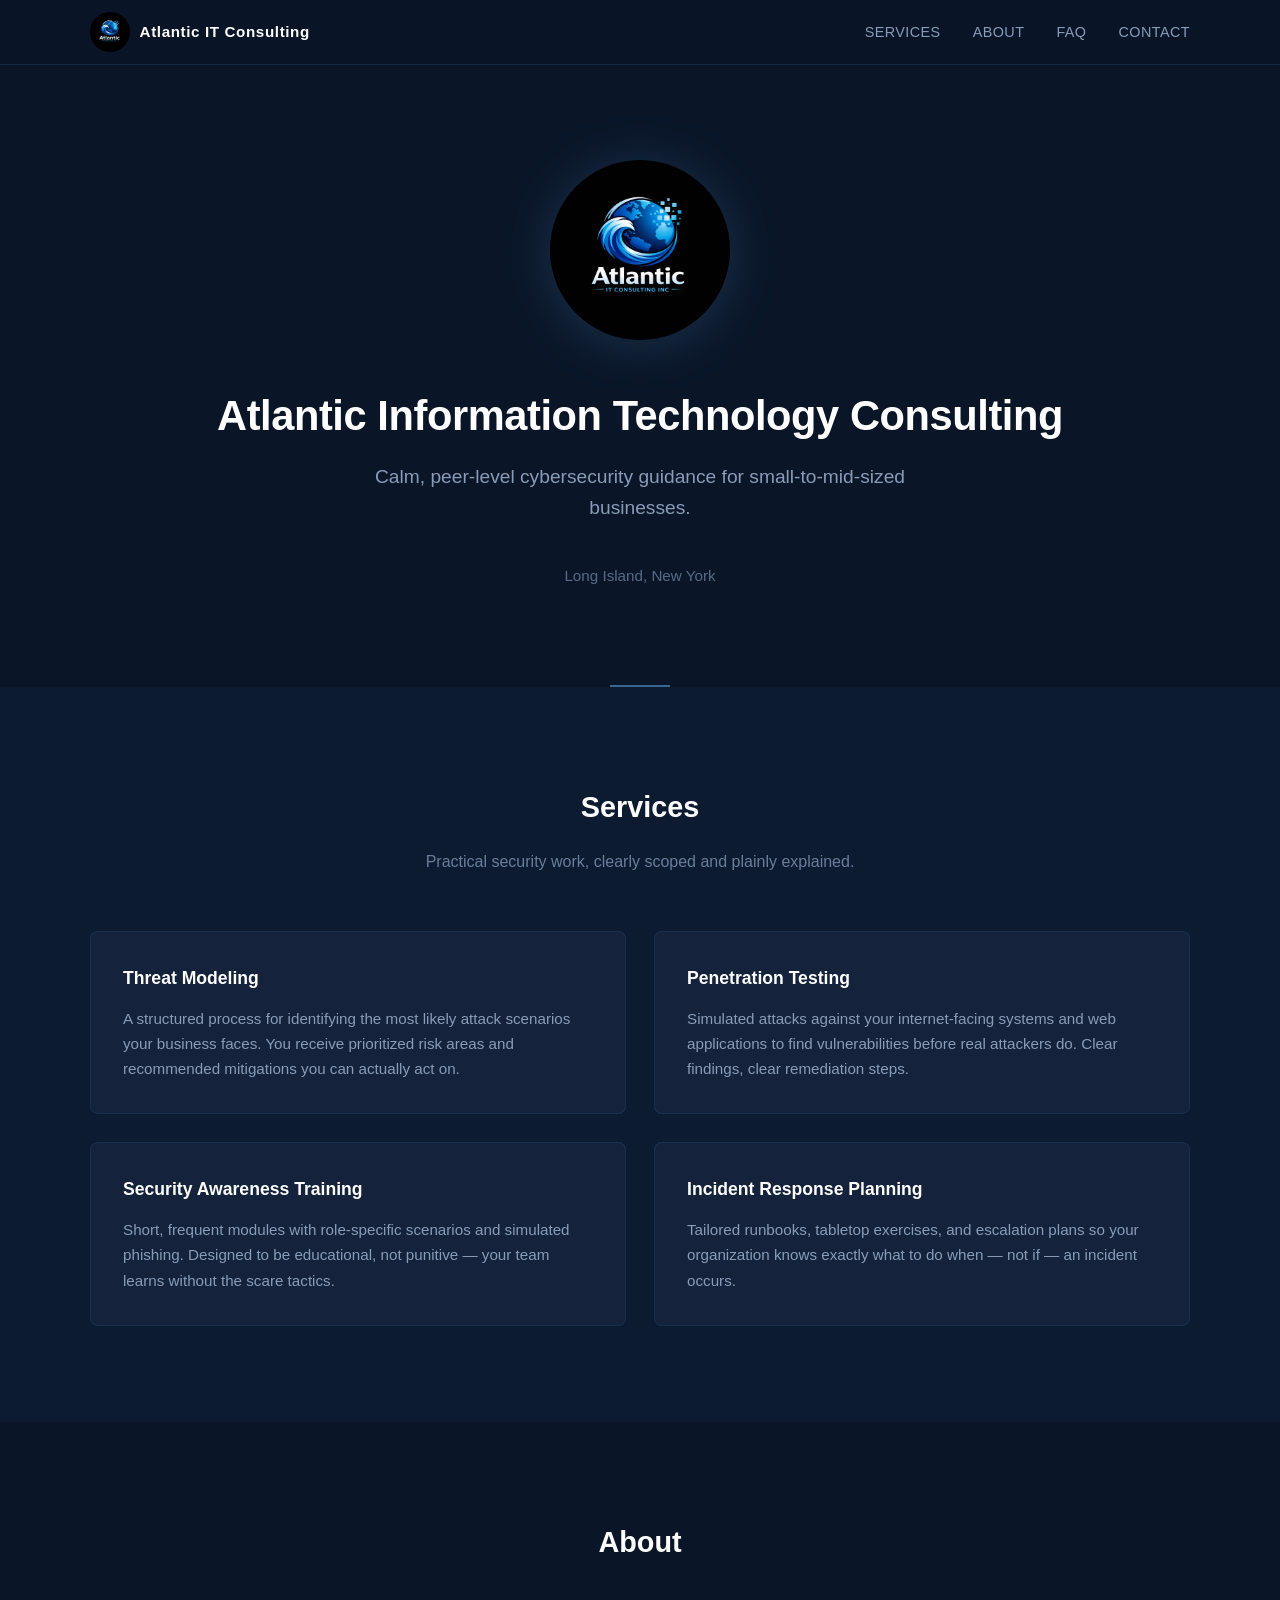
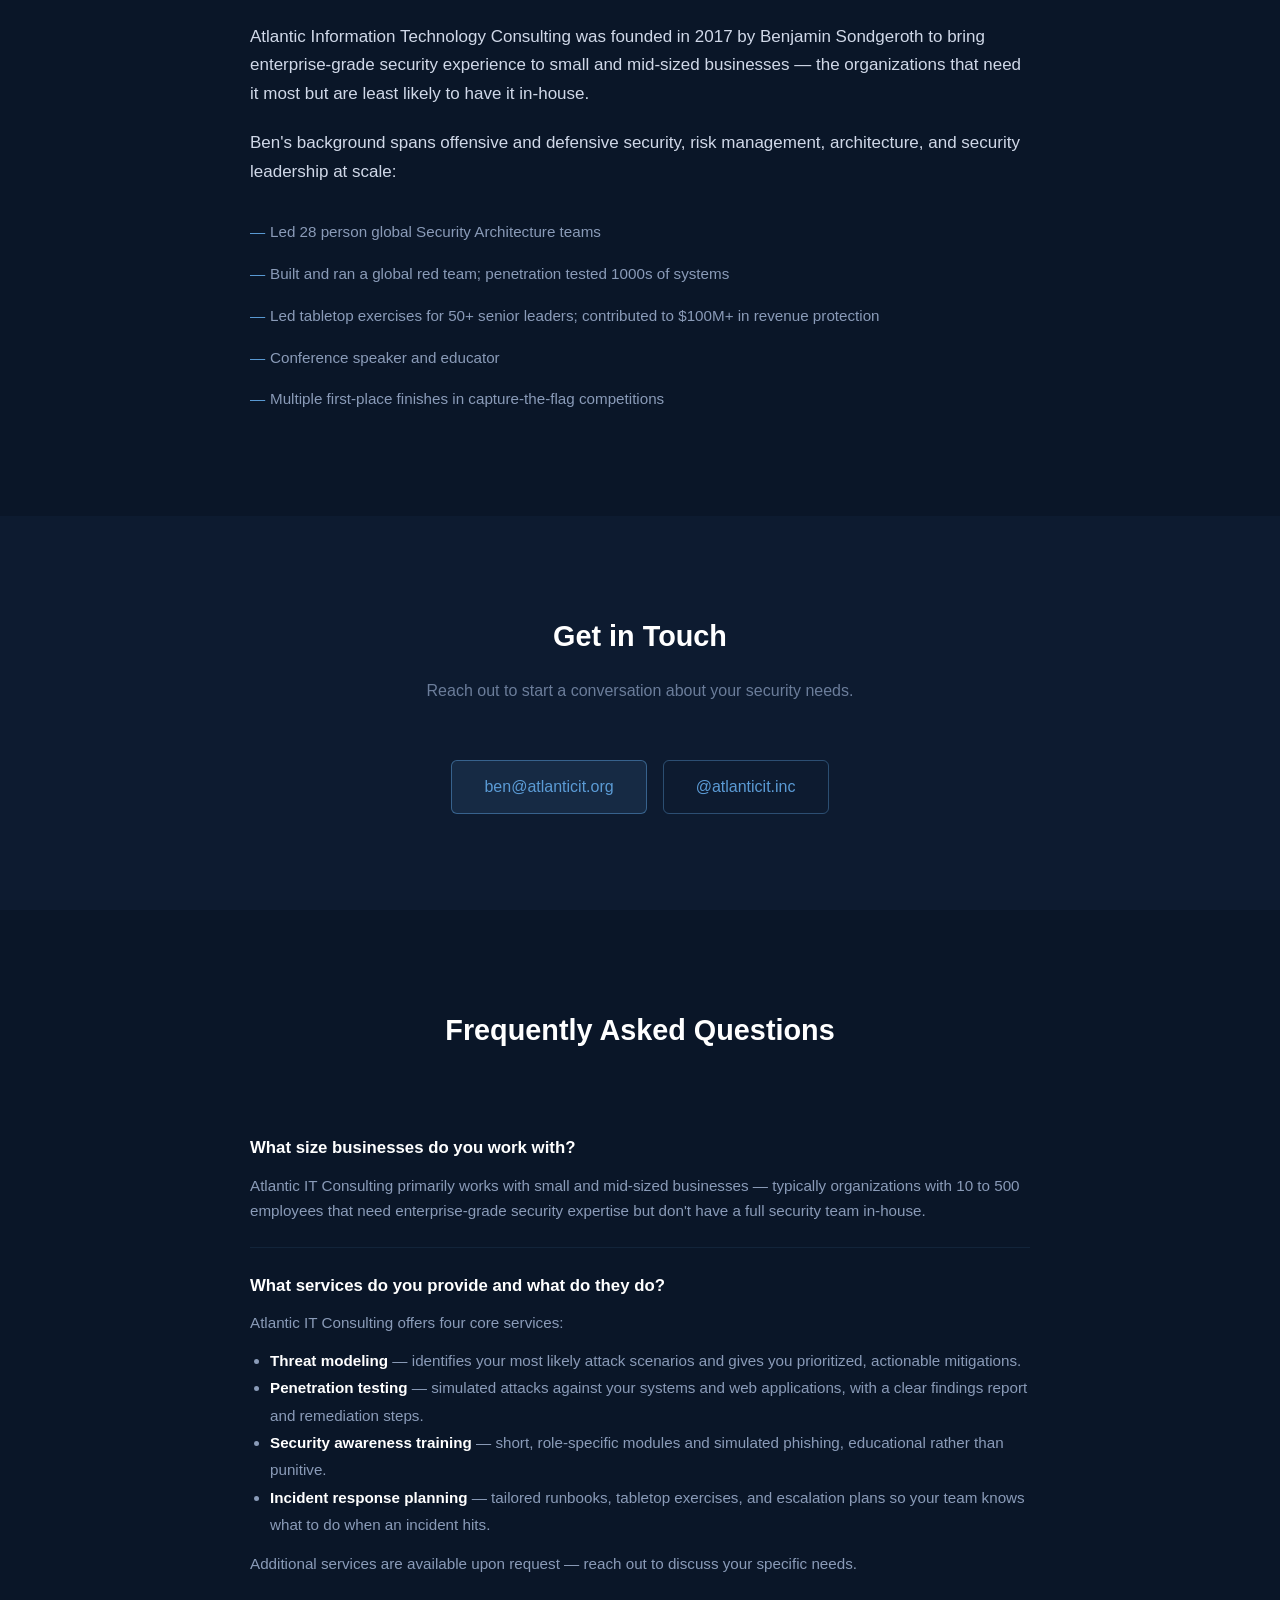
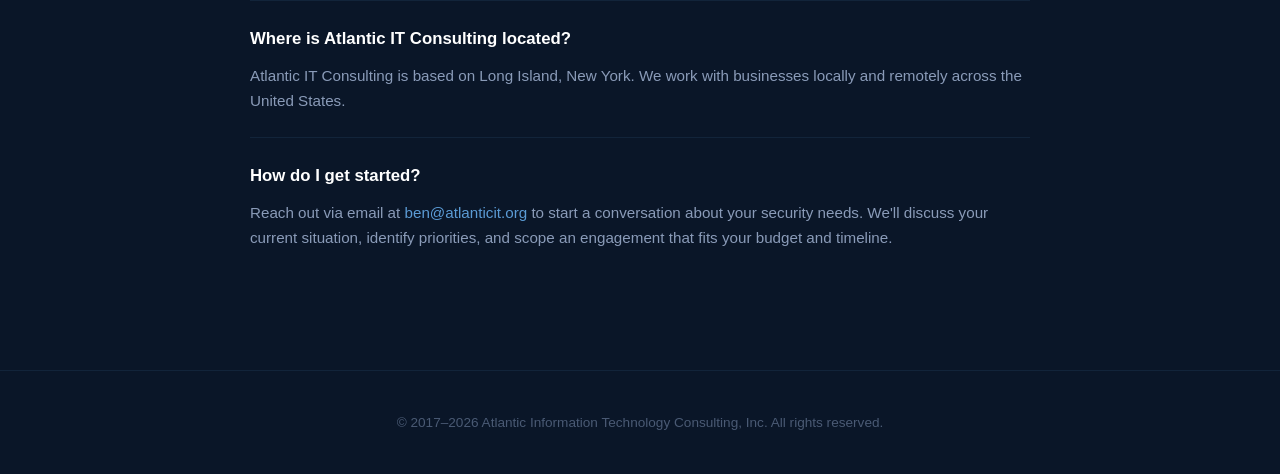
==== index.html @ 7c8ff0b6 "Updated FAQ" ====
<!DOCTYPE html>
<html lang="en">
<head>
    <meta charset="UTF-8">
    <meta name="viewport" content="width=device-width, initial-scale=1.0">
    <title>Cybersecurity Consulting for Small Business | Atlantic IT Consulting</title>
    <meta name="description" content="Cybersecurity consulting for small and mid-sized businesses on Long Island, NY. Threat modeling, penetration testing, security awareness training, and incident response planning from Atlantic IT Consulting.">
    <link rel="canonical" href="https://atlanticit.org/">
    <!-- Open Graph -->
    <meta property="og:title" content="Cybersecurity Consulting for Small Business | Atlantic IT Consulting">
    <meta property="og:description" content="Calm, peer-level cybersecurity guidance for small-to-mid-sized businesses. Threat modeling, penetration testing, security awareness training, and incident response planning.">
    <meta property="og:url" content="https://atlanticit.org/">
    <meta property="og:type" content="website">
    <meta property="og:image" content="https://atlanticit.org/Logo_Dark.png">
    <!-- Twitter Card -->
    <meta name="twitter:card" content="summary">
    <meta name="twitter:title" content="Cybersecurity Consulting for Small Business | Atlantic IT Consulting">
    <meta name="twitter:description" content="Calm, peer-level cybersecurity guidance for small-to-mid-sized businesses. Threat modeling, penetration testing, security awareness training, and incident response planning.">
    <meta name="twitter:image" content="https://atlanticit.org/Logo_Dark.png">
    <style>
        *, *::before, *::after {
            box-sizing: border-box;
            margin: 0;
            padding: 0;
        }

        html {
            scroll-behavior: smooth;
        }

        body {
            font-family: -apple-system, BlinkMacSystemFont, "Segoe UI", Roboto, "Helvetica Neue", Arial, sans-serif;
            background-color: #0a1628;
            color: #d0d8e8;
            line-height: 1.7;
            font-size: 17px;
        }

        a {
            color: #5b9bd5;
            text-decoration: none;
        }

        a:hover {
            text-decoration: underline;
        }

        /* Navigation */
        nav {
            position: fixed;
            top: 0;
            left: 0;
            right: 0;
            background: rgba(10, 22, 40, 0.95);
            backdrop-filter: blur(8px);
            -webkit-backdrop-filter: blur(8px);
            border-bottom: 1px solid rgba(91, 155, 213, 0.15);
            padding: 0 2rem;
            z-index: 100;
        }

        nav .nav-inner {
            max-width: 1100px;
            margin: 0 auto;
            display: flex;
            align-items: center;
            justify-content: space-between;
            height: 64px;
        }

        nav .brand {
            display: flex;
            align-items: center;
            gap: 0.6rem;
        }

        nav .brand img {
            height: 40px;
            width: 40px;
            object-fit: cover;
            border-radius: 50%;
        }

        nav .brand-text {
            font-size: 0.95rem;
            font-weight: 600;
            color: #ffffff;
            letter-spacing: 0.04em;
        }

        nav ul {
            list-style: none;
            display: flex;
            gap: 2rem;
        }

        nav ul li a {
            color: #8a9bb8;
            font-size: 0.9rem;
            font-weight: 500;
            letter-spacing: 0.03em;
            text-transform: uppercase;
            transition: color 0.2s;
        }

        nav ul li a:hover {
            color: #ffffff;
            text-decoration: none;
        }

        /* Sections */
        section {
            padding: 6rem 2rem;
        }

        .container {
            max-width: 1100px;
            margin: 0 auto;
        }

        h1, h2, h3 {
            color: #ffffff;
            font-weight: 600;
        }

        /* Hero */
        .hero {
            padding: 10rem 2rem 6rem;
            text-align: center;
        }

        .hero .logo {
            width: 180px;
            height: 180px;
            object-fit: cover;
            border-radius: 50%;
            margin-bottom: 2.5rem;
            filter: drop-shadow(0 4px 24px rgba(91, 155, 213, 0.2));
        }

        .hero h1 {
            font-size: 2.6rem;
            line-height: 1.25;
            margin-bottom: 1.25rem;
            letter-spacing: -0.01em;
        }

        .hero .tagline {
            font-size: 1.2rem;
            color: #8a9bb8;
            max-width: 600px;
            margin: 0 auto 2.5rem;
            line-height: 1.6;
        }

        .hero .location {
            font-size: 0.95rem;
            color: #5a6a84;
        }

        .divider {
            width: 60px;
            height: 2px;
            background: #5b9bd5;
            margin: 0 auto;
            opacity: 0.6;
        }

        /* Services */
        .services {
            background: #0d1b30;
        }

        .section-heading {
            text-align: center;
            margin-bottom: 3.5rem;
        }

        .section-heading h2 {
            font-size: 1.8rem;
            margin-bottom: 1rem;
        }

        .section-heading p {
            color: #6b7d9a;
            font-size: 1rem;
        }

        .services-grid {
            display: grid;
            grid-template-columns: repeat(2, 1fr);
            gap: 1.75rem;
        }

        .service-card {
            background: rgba(26, 42, 68, 0.6);
            border: 1px solid rgba(91, 155, 213, 0.1);
            border-radius: 8px;
            padding: 2rem;
        }

        .service-card h3 {
            font-size: 1.1rem;
            margin-bottom: 0.75rem;
        }

        .service-card p {
            font-size: 0.95rem;
            color: #8a9bb8;
            line-height: 1.65;
        }

        /* About */
        .about .about-content {
            max-width: 780px;
            margin: 0 auto;
        }

        .about .about-content p {
            margin-bottom: 1.25rem;
        }

        .about .credentials {
            list-style: none;
            margin-top: 1.5rem;
        }

        .about .credentials li {
            padding: 0.5rem 0;
            padding-left: 1.25rem;
            position: relative;
            color: #8a9bb8;
            font-size: 0.95rem;
        }

        .about .credentials li::before {
            content: "\2014";
            position: absolute;
            left: 0;
            color: #5b9bd5;
        }

        /* Contact */
        .contact {
            background: #0d1b30;
            text-align: center;
        }

        .contact-buttons {
            display: flex;
            gap: 1rem;
            justify-content: center;
            flex-wrap: wrap;
            margin-top: 1.5rem;
        }

        .contact-buttons a {
            display: inline-block;
            padding: 0.75rem 2rem;
            border: 1px solid rgba(91, 155, 213, 0.4);
            border-radius: 6px;
            color: #5b9bd5;
            font-weight: 500;
            font-size: 1rem;
            transition: background 0.2s, color 0.2s;
        }

        .contact-buttons a:hover {
            background: rgba(91, 155, 213, 0.1);
            text-decoration: none;
        }

        .contact-buttons .email-link {
            background: rgba(91, 155, 213, 0.12);
            border-color: rgba(91, 155, 213, 0.5);
        }

        /* FAQ */
        .faq .faq-list {
            max-width: 780px;
            margin: 0 auto;
        }

        .faq-item {
            border-bottom: 1px solid rgba(91, 155, 213, 0.1);
            padding: 1.5rem 0;
        }

        .faq-item:last-child {
            border-bottom: none;
        }

        .faq-item h3 {
            font-size: 1.05rem;
            margin-bottom: 0.6rem;
            color: #ffffff;
        }

        .faq-item p {
            font-size: 0.95rem;
            color: #8a9bb8;
            line-height: 1.65;
        }

        /* Footer */
        footer {
            text-align: center;
            padding: 2.5rem 2rem;
            border-top: 1px solid rgba(91, 155, 213, 0.1);
            color: #4a5a74;
            font-size: 0.85rem;
        }

        /* Mobile */
        @media (max-width: 768px) {
            .hero {
                padding: 8rem 1.5rem 4rem;
            }

            .hero h1 {
                font-size: 1.8rem;
            }

            .hero .tagline {
                font-size: 1.05rem;
            }

            section {
                padding: 4rem 1.5rem;
            }

            .services-grid {
                grid-template-columns: 1fr;
            }

            nav ul {
                gap: 1.25rem;
            }

            nav ul li a {
                font-size: 0.8rem;
            }

            nav .brand img {
                height: 34px;
                width: 34px;
            }

            nav .brand-text {
                font-size: 0.85rem;
            }

            .hero .logo {
                width: 140px;
                height: 140px;
            }
        }

        @media (max-width: 480px) {
            nav .nav-inner {
                flex-direction: column;
                height: auto;
                padding: 0.75rem 0;
                gap: 0.5rem;
            }

            nav ul {
                gap: 1rem;
            }

            .hero {
                padding-top: 7rem;
            }
        }
    </style>
</head>
<body>
    <nav>
        <div class="nav-inner">
            <div class="brand"><img src="Logo_Dark.png" alt="AITC logo"><span class="brand-text">Atlantic IT Consulting</span></div>
            <ul>
                <li><a href="#services">Services</a></li>
                <li><a href="#about">About</a></li>
                <li><a href="#faq">FAQ</a></li>
                <li><a href="#contact">Contact</a></li>
            </ul>
        </div>
    </nav>

    <section class="hero">
        <div class="container">
            <img src="Logo_Dark.png" alt="Atlantic Information Technology Consulting logo" class="logo">
            <h1>Atlantic Information Technology Consulting</h1>
            <p class="tagline">Calm, peer-level cybersecurity guidance for small-to-mid-sized businesses.</p>
            <p class="location">Long Island, New York</p>
        </div>
    </section>

    <div class="divider"></div>

    <section class="services" id="services">
        <div class="container">
            <div class="section-heading">
                <h2>Services</h2>
                <p>Practical security work, clearly scoped and plainly explained.</p>
            </div>
            <div class="services-grid">
                <div class="service-card">
                    <h3>Threat Modeling</h3>
                    <p>A structured process for identifying the most likely attack scenarios your business faces. You receive prioritized risk areas and recommended mitigations you can actually act on.</p>
                </div>
                <div class="service-card">
                    <h3>Penetration Testing</h3>
                    <p>Simulated attacks against your internet-facing systems and web applications to find vulnerabilities before real attackers do. Clear findings, clear remediation steps.</p>
                </div>
                <div class="service-card">
                    <h3>Security Awareness Training</h3>
                    <p>Short, frequent modules with role-specific scenarios and simulated phishing. Designed to be educational, not punitive &mdash; your team learns without the scare tactics.</p>
                </div>
                <div class="service-card">
                    <h3>Incident Response Planning</h3>
                    <p>Tailored runbooks, tabletop exercises, and escalation plans so your organization knows exactly what to do when &mdash; not if &mdash; an incident occurs.</p>
                </div>
            </div>
        </div>
    </section>

    <section class="about" id="about">
        <div class="container">
            <div class="section-heading">
                <h2>About</h2>
            </div>
            <div class="about-content">
                <p>Atlantic Information Technology Consulting was founded in 2017 by Benjamin Sondgeroth to bring enterprise-grade security experience to small and mid-sized businesses &mdash; the organizations that need it most but are least likely to have it in-house.</p>
                <p>Ben's background spans offensive and defensive security, risk management, architecture, and security leadership at scale:</p>
                <ul class="credentials">
                    <li>Led 28 person global Security Architecture teams</li>
                    <li>Built and ran a global red team; penetration tested 1000s of systems</li>
                    <li>Led tabletop exercises for 50+ senior leaders; contributed to $100M+ in revenue protection</li>
                    <li>Conference speaker and educator</li>
                    <li>Multiple first-place finishes in capture-the-flag competitions</li>
                </ul>
            </div>
        </div>
    </section>

    <section class="contact" id="contact">
        <div class="container">
            <div class="section-heading">
                <h2>Get in Touch</h2>
                <p>Reach out to start a conversation about your security needs.</p>
            </div>
            <div class="contact-buttons">
                <a href="mailto:ben@atlanticit.org" class="email-link">ben@atlanticit.org</a>
                <a href="https://www.instagram.com/atlanticit.inc" target="_blank" rel="noopener noreferrer">@atlanticit.inc</a>
            </div>
        </div>
    </section>

    <section class="faq" id="faq">
        <div class="container">
            <div class="section-heading">
                <h2>Frequently Asked Questions</h2>
            </div>
            <div class="faq-list">
                <div class="faq-item">
                    <h3>What size businesses do you work with?</h3>
                    <p>Atlantic IT Consulting primarily works with small and mid-sized businesses &mdash; typically organizations with 10 to 500 employees that need enterprise-grade security expertise but don't have a full security team in-house.</p>
                </div>
                <div class="faq-item">
                    <h3>What services do you provide and what do they do?</h3>
                    <p>Atlantic IT Consulting offers four core services:</p>
                    <ul style="margin: 0.75rem 0 0.75rem 1.25rem; color: #8a9bb8; font-size: 0.95rem; line-height: 1.8;">
                        <li><strong style="color: #ffffff;">Threat modeling</strong> &mdash; identifies your most likely attack scenarios and gives you prioritized, actionable mitigations.</li>
                        <li><strong style="color: #ffffff;">Penetration testing</strong> &mdash; simulated attacks against your systems and web applications, with a clear findings report and remediation steps.</li>
                        <li><strong style="color: #ffffff;">Security awareness training</strong> &mdash; short, role-specific modules and simulated phishing, educational rather than punitive.</li>
                        <li><strong style="color: #ffffff;">Incident response planning</strong> &mdash; tailored runbooks, tabletop exercises, and escalation plans so your team knows what to do when an incident hits.</li>
                    </ul>
                    <p>Additional services are available upon request &mdash; reach out to discuss your specific needs.</p>
                </div>
                <div class="faq-item">
                    <h3>Where is Atlantic IT Consulting located?</h3>
                    <p>Atlantic IT Consulting is based on Long Island, New York. We work with businesses locally and remotely across the United States.</p>
                </div>
                <div class="faq-item">
                    <h3>How do I get started?</h3>
                    <p>Reach out via email at <a href="mailto:ben@atlanticit.org">ben@atlanticit.org</a> to start a conversation about your security needs. We'll discuss your current situation, identify priorities, and scope an engagement that fits your budget and timeline.</p>
                </div>
            </div>
        </div>
    </section>

    <footer>
        <div class="container">
            &copy; 2017&ndash;2026 Atlantic Information Technology Consulting, Inc. All rights reserved.
        </div>
    </footer>

    <script type="application/ld+json">
    [
        {
            "@context": "https://schema.org",
            "@type": "ProfessionalService",
            "name": "Atlantic Information Technology Consulting, Inc.",
            "alternateName": "Atlantic IT Consulting",
            "url": "https://atlanticit.org",
            "logo": "https://atlanticit.org/Logo_Dark.png",
            "image": "https://atlanticit.org/Logo_Dark.png",
            "description": "Cybersecurity consulting for small and mid-sized businesses. Threat modeling, penetration testing, security awareness training, and incident response planning.",
            "foundingDate": "2017",
            "founder": {
                "@type": "Person",
                "name": "Benjamin Sondgeroth",
                "jobTitle": "Founder",
                "knowsAbout": ["Cybersecurity", "Penetration Testing", "Threat Modeling", "Security Architecture", "Incident Response", "Red Teaming"]
            },
            "address": {
                "@type": "PostalAddress",
                "addressLocality": "Long Island",
                "addressRegion": "NY",
                "addressCountry": "US"
            },
            "areaServed": [
                {
                    "@type": "Place",
                    "name": "Long Island, New York"
                },
                {
                    "@type": "Country",
                    "name": "United States"
                }
            ],
            "contactPoint": {
                "@type": "ContactPoint",
                "email": "ben@atlanticit.org",
                "contactType": "customer service"
            },
            "sameAs": [
                "https://www.instagram.com/atlanticit.inc",
                "https://www.linkedin.com/company/atlantic-information-technology-consulting-inc/"
            ],
            "hasOfferCatalog": {
                "@type": "OfferCatalog",
                "name": "Cybersecurity Services",
                "itemListElement": [
                    {
                        "@type": "Offer",
                        "itemOffered": {
                            "@type": "Service",
                            "name": "Threat Modeling",
                            "description": "A structured process for identifying the most likely attack scenarios your business faces. You receive prioritized risk areas and recommended mitigations you can actually act on."
                        }
                    },
                    {
                        "@type": "Offer",
                        "itemOffered": {
                            "@type": "Service",
                            "name": "Penetration Testing",
                            "description": "Simulated attacks against your internet-facing systems and web applications to find vulnerabilities before real attackers do. Clear findings, clear remediation steps."
                        }
                    },
                    {
                        "@type": "Offer",
                        "itemOffered": {
                            "@type": "Service",
                            "name": "Security Awareness Training",
                            "description": "Short, frequent modules with role-specific scenarios and simulated phishing. Designed to be educational, not punitive — your team learns without the scare tactics."
                        }
                    },
                    {
                        "@type": "Offer",
                        "itemOffered": {
                            "@type": "Service",
                            "name": "Incident Response Planning",
                            "description": "Tailored runbooks, tabletop exercises, and escalation plans so your organization knows exactly what to do when — not if — an incident occurs."
                        }
                    }
                ]
            }
        },
        {
            "@context": "https://schema.org",
            "@type": "WebSite",
            "name": "Atlantic IT Consulting",
            "url": "https://atlanticit.org"
        },
        {
            "@context": "https://schema.org",
            "@type": "Person",
            "name": "Benjamin Sondgeroth",
            "jobTitle": "Founder",
            "worksFor": {
                "@type": "Organization",
                "name": "Atlantic Information Technology Consulting, Inc.",
                "url": "https://atlanticit.org"
            },
            "knowsAbout": ["Cybersecurity", "Penetration Testing", "Threat Modeling", "Security Architecture", "Incident Response", "Red Teaming", "Security Awareness Training"]
        },
        {
            "@context": "https://schema.org",
            "@type": "FAQPage",
            "mainEntity": [
                {
                    "@type": "Question",
                    "name": "What size businesses do you work with?",
                    "acceptedAnswer": {
                        "@type": "Answer",
                        "text": "Atlantic IT Consulting primarily works with small and mid-sized businesses — typically organizations with 10 to 500 employees that need enterprise-grade security expertise but don't have a full security team in-house."
                    }
                },
                {
                    "@type": "Question",
                    "name": "What services do you provide and what do they do?",
                    "acceptedAnswer": {
                        "@type": "Answer",
                        "text": "Atlantic IT Consulting offers four core services. Threat modeling is a structured process for identifying the most likely attack scenarios your business faces — you receive prioritized risks and mitigations you can actually act on. Penetration testing involves simulated attacks against your internet-facing systems and web applications to find vulnerabilities before real attackers do, with a clear findings report and remediation steps. Security awareness training delivers short, role-specific modules and simulated phishing to build a security-minded team — educational, not punitive. Incident response planning produces tailored runbooks, tabletop exercises, and escalation plans so your organization knows exactly what to do when an incident occurs. Additional security and Information Technology services are available upon request, reach out to discuss your specific needs."
                    }
                },
                {
                    "@type": "Question",
                    "name": "Where is Atlantic IT Consulting located?",
                    "acceptedAnswer": {
                        "@type": "Answer",
                        "text": "Atlantic IT Consulting is based on Long Island, New York. We work with businesses locally and remotely across the United States."
                    }
                },
                {
                    "@type": "Question",
                    "name": "How do I get started?",
                    "acceptedAnswer": {
                        "@type": "Answer",
                        "text": "Reach out via email at ben@atlanticit.org to start a conversation about your security needs. We'll discuss your current situation, identify priorities, and scope an engagement that fits your budget and timeline."
                    }
                }
            ]
        }
    ]
    </script>
</body>
</html>
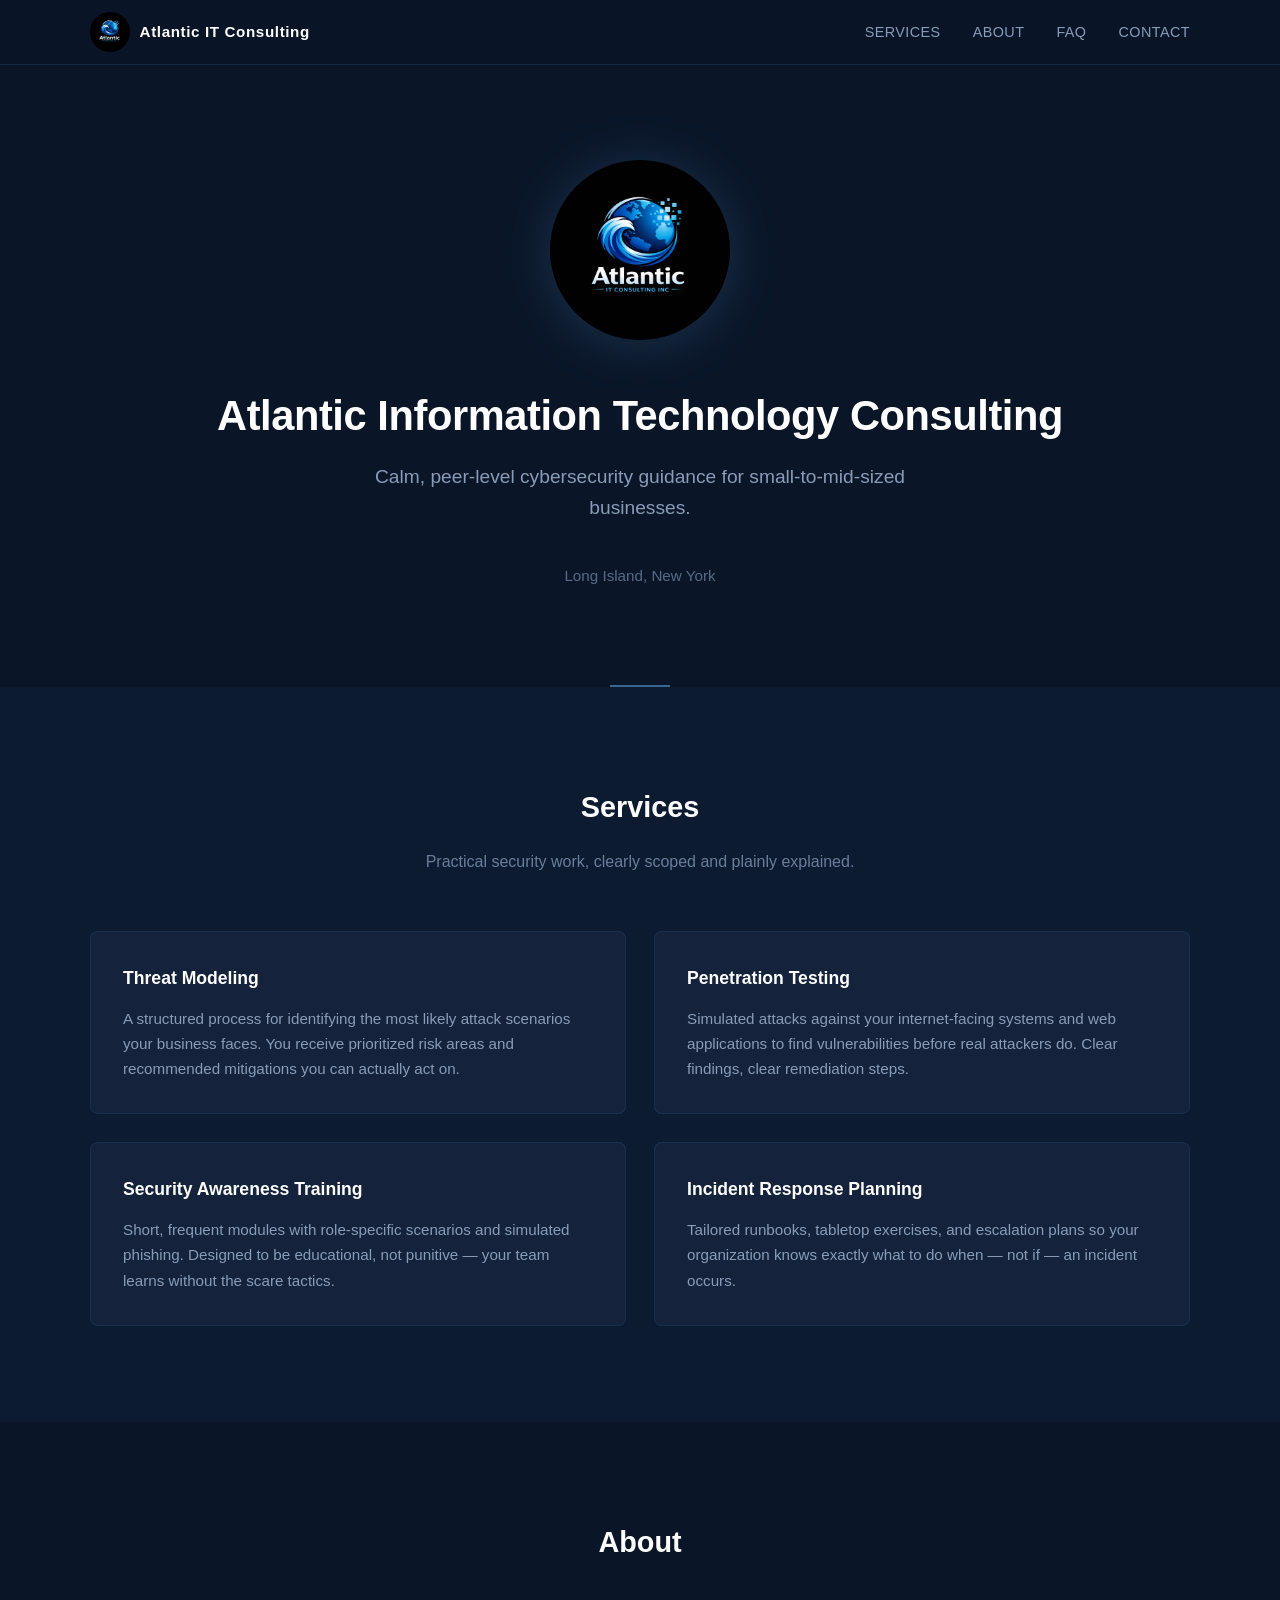
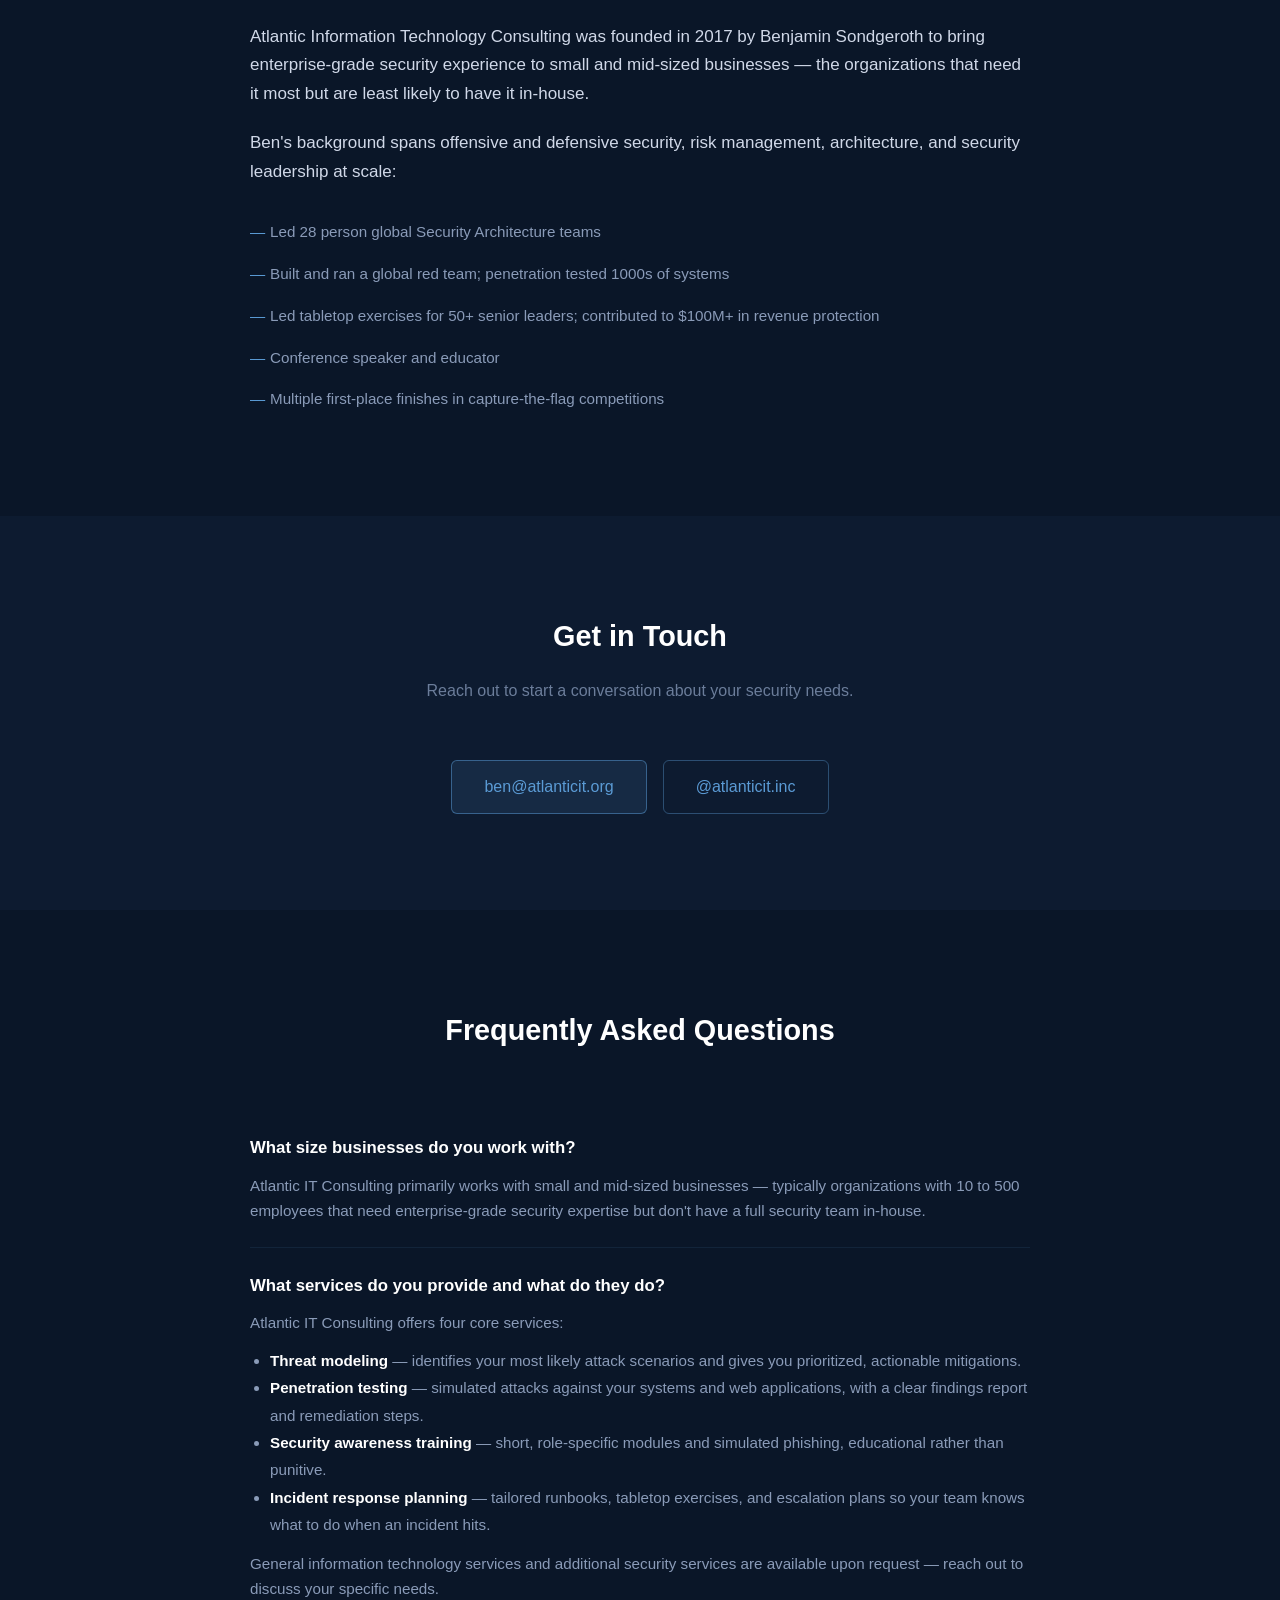
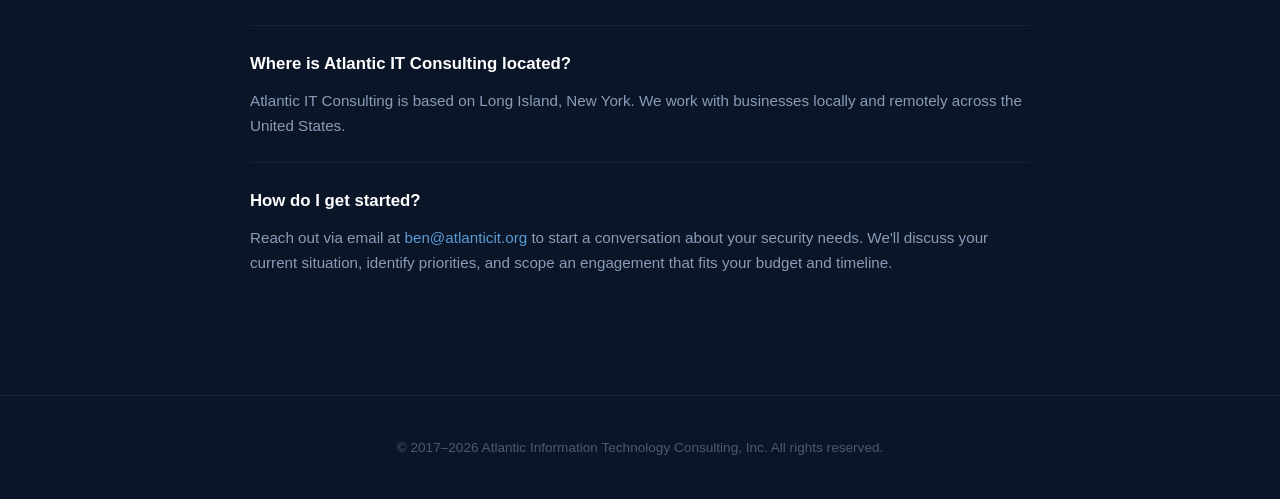
==== commit c5e12acd: "More FAQ updates" ====
--- a/index.html
+++ b/index.html
@@ -476,7 +476,7 @@
                         <li><strong style="color: #ffffff;">Security awareness training</strong> &mdash; short, role-specific modules and simulated phishing, educational rather than punitive.</li>
                         <li><strong style="color: #ffffff;">Incident response planning</strong> &mdash; tailored runbooks, tabletop exercises, and escalation plans so your team knows what to do when an incident hits.</li>
                     </ul>
-                    <p>Additional services are available upon request &mdash; reach out to discuss your specific needs.</p>
+                    <p>General information technology services and additional security services are available upon request &mdash; reach out to discuss your specific needs.</p>
                 </div>
                 <div class="faq-item">
                     <h3>Where is Atlantic IT Consulting located?</h3>
@@ -613,7 +613,7 @@
                     "name": "What services do you provide and what do they do?",
                     "acceptedAnswer": {
                         "@type": "Answer",
-                        "text": "Atlantic IT Consulting offers four core services. Threat modeling is a structured process for identifying the most likely attack scenarios your business faces — you receive prioritized risks and mitigations you can actually act on. Penetration testing involves simulated attacks against your internet-facing systems and web applications to find vulnerabilities before real attackers do, with a clear findings report and remediation steps. Security awareness training delivers short, role-specific modules and simulated phishing to build a security-minded team — educational, not punitive. Incident response planning produces tailored runbooks, tabletop exercises, and escalation plans so your organization knows exactly what to do when an incident occurs. Additional security and Information Technology services are available upon request, reach out to discuss your specific needs."
+                        "text": "Atlantic IT Consulting offers four core services. Threat modeling is a structured process for identifying the most likely attack scenarios your business faces — you receive prioritized risks and mitigations you can actually act on. Penetration testing involves simulated attacks against your internet-facing systems and web applications to find vulnerabilities before real attackers do, with a clear findings report and remediation steps. Security awareness training delivers short, role-specific modules and simulated phishing to build a security-minded team — educational, not punitive. Incident response planning produces tailored runbooks, tabletop exercises, and escalation plans so your organization knows exactly what to do when an incident occurs. General information technology services and additional security services are available upon request — reach out to discuss your specific needs."
                     }
                 },
                 {
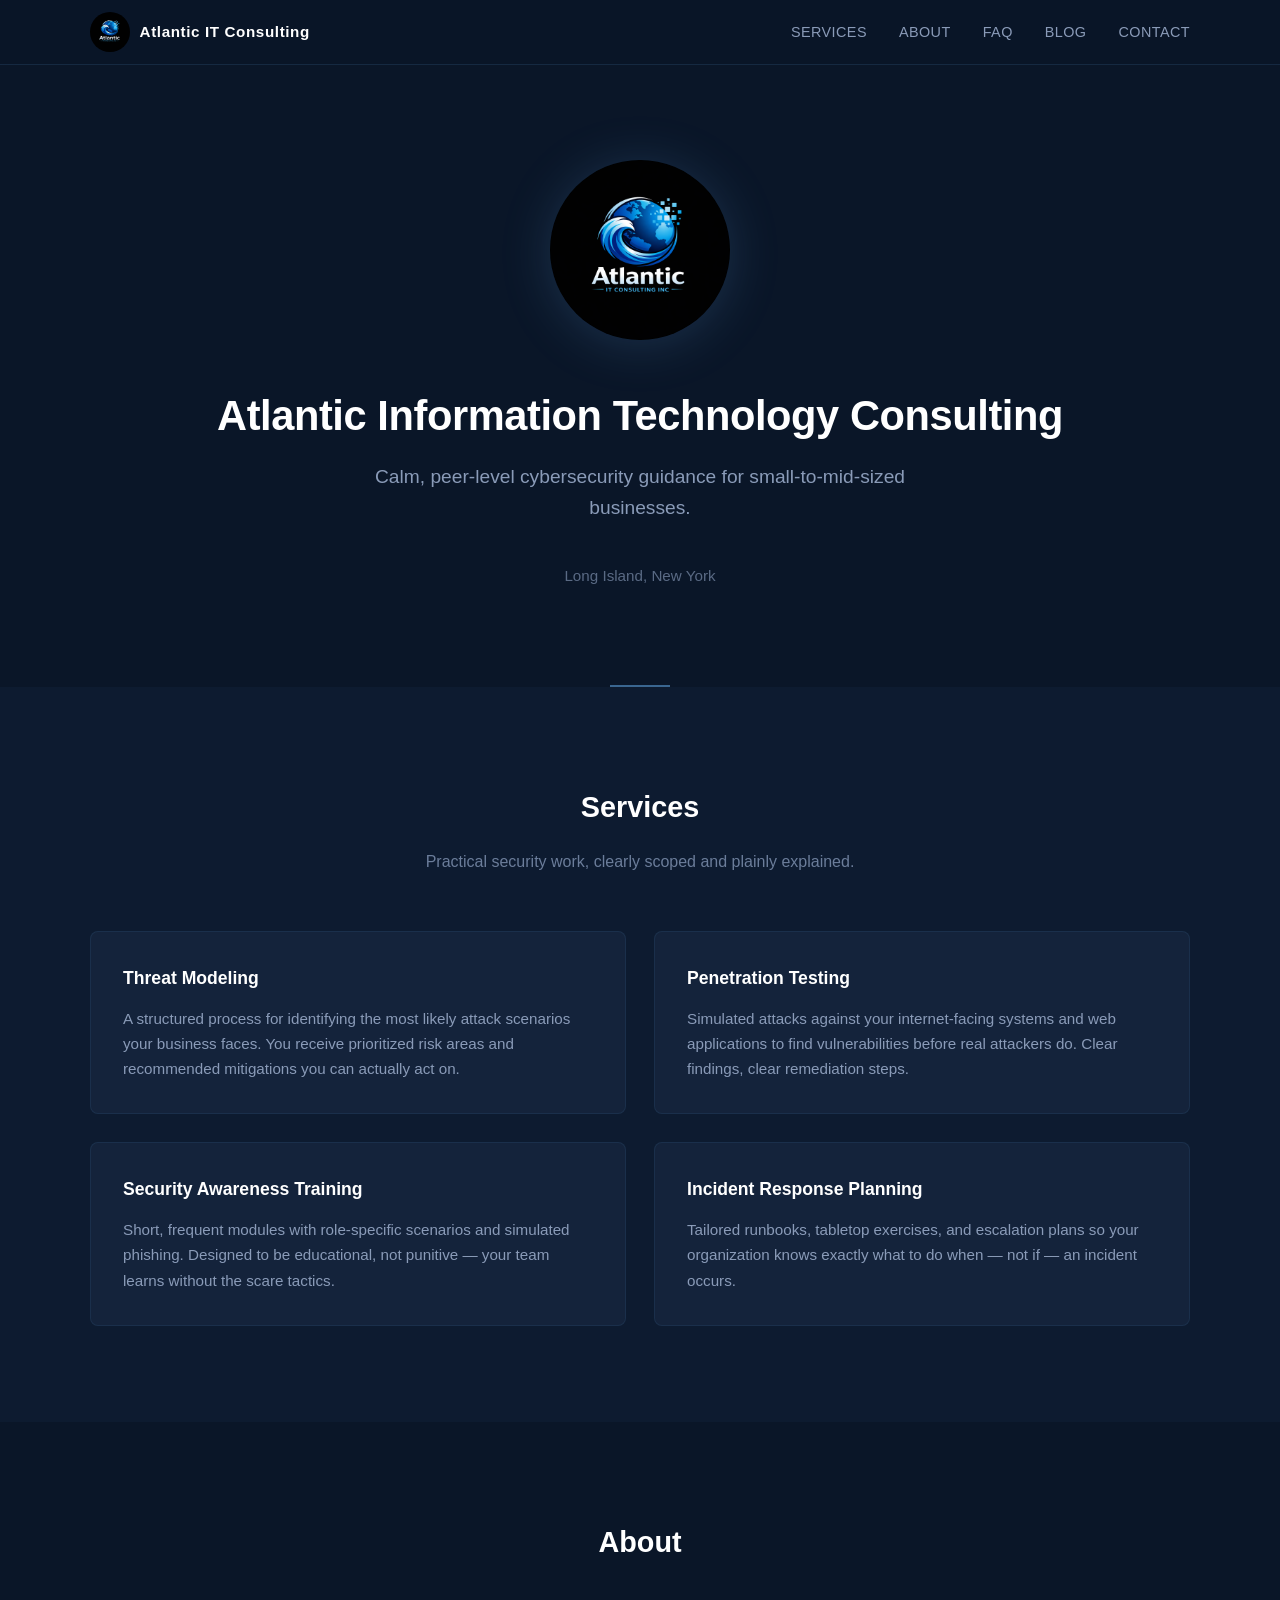
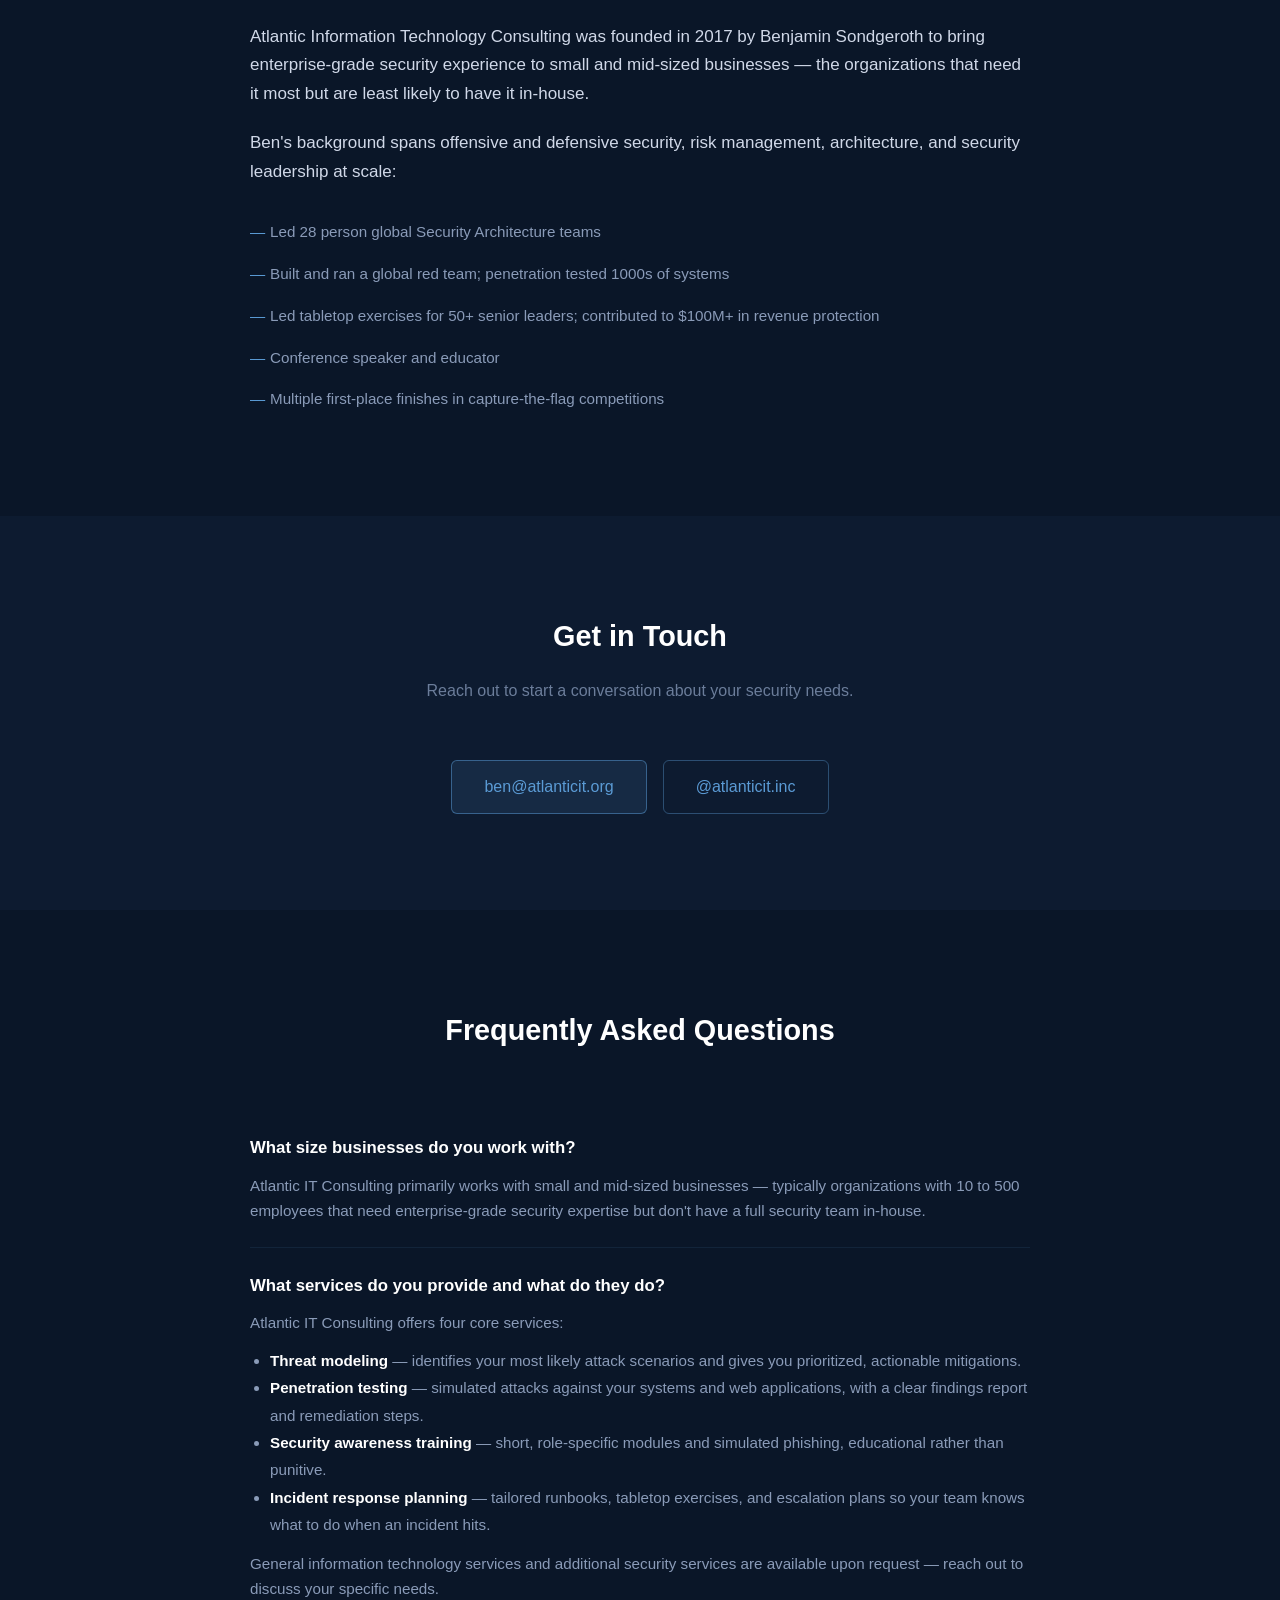
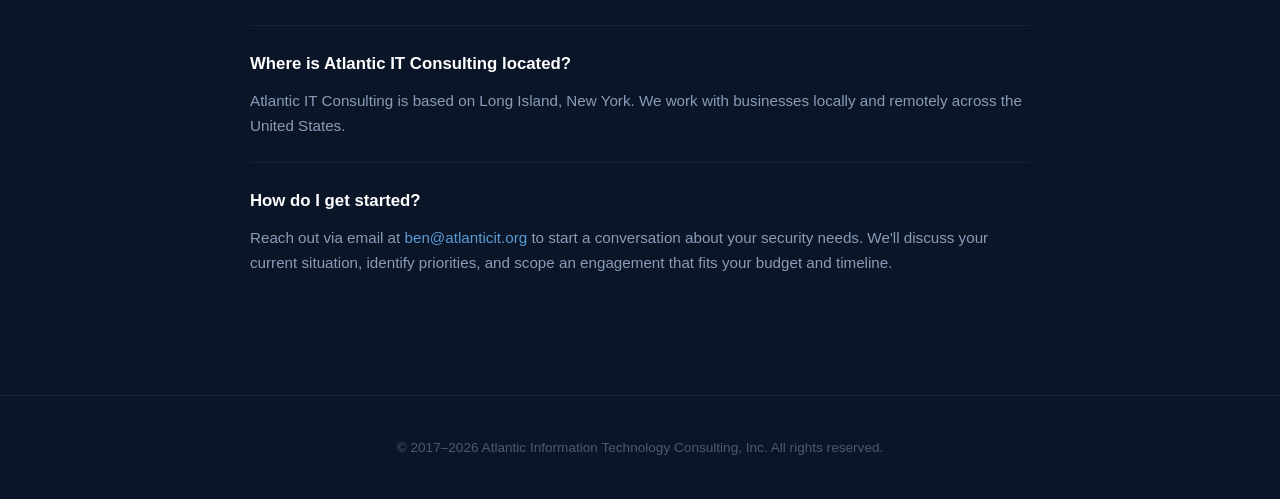
==== commit 8c3869ea: "Prepare site for blog publishing" ====
--- a/index.html
+++ b/index.html
@@ -4,8 +4,12 @@
     <meta charset="UTF-8">
     <meta name="viewport" content="width=device-width, initial-scale=1.0">
     <title>Cybersecurity Consulting for Small Business | Atlantic IT Consulting</title>
-    <meta name="description" content="Cybersecurity consulting for small and mid-sized businesses on Long Island, NY. Threat modeling, penetration testing, security awareness training, and incident response planning from Atlantic IT Consulting.">
+    <meta name="description" content="Cybersecurity consulting for small businesses on Long Island, NY. Threat modeling, pen testing, security awareness training, and incident response planning.">
     <link rel="canonical" href="https://atlanticit.org/">
+    <!-- Favicon -->
+    <link rel="icon" type="image/png" sizes="32x32" href="favicon-32.png">
+    <link rel="icon" type="image/png" sizes="16x16" href="favicon-16.png">
+    <link rel="apple-touch-icon" sizes="180x180" href="apple-touch-icon.png">
     <!-- Open Graph -->
     <meta property="og:title" content="Cybersecurity Consulting for Small Business | Atlantic IT Consulting">
     <meta property="og:description" content="Calm, peer-level cybersecurity guidance for small-to-mid-sized businesses. Threat modeling, penetration testing, security awareness training, and incident response planning.">
@@ -17,362 +21,7 @@
     <meta name="twitter:title" content="Cybersecurity Consulting for Small Business | Atlantic IT Consulting">
     <meta name="twitter:description" content="Calm, peer-level cybersecurity guidance for small-to-mid-sized businesses. Threat modeling, penetration testing, security awareness training, and incident response planning.">
     <meta name="twitter:image" content="https://atlanticit.org/Logo_Dark.png">
-    <style>
-        *, *::before, *::after {
-            box-sizing: border-box;
-            margin: 0;
-            padding: 0;
-        }
-
-        html {
-            scroll-behavior: smooth;
-        }
-
-        body {
-            font-family: -apple-system, BlinkMacSystemFont, "Segoe UI", Roboto, "Helvetica Neue", Arial, sans-serif;
-            background-color: #0a1628;
-            color: #d0d8e8;
-            line-height: 1.7;
-            font-size: 17px;
-        }
-
-        a {
-            color: #5b9bd5;
-            text-decoration: none;
-        }
-
-        a:hover {
-            text-decoration: underline;
-        }
-
-        /* Navigation */
-        nav {
-            position: fixed;
-            top: 0;
-            left: 0;
-            right: 0;
-            background: rgba(10, 22, 40, 0.95);
-            backdrop-filter: blur(8px);
-            -webkit-backdrop-filter: blur(8px);
-            border-bottom: 1px solid rgba(91, 155, 213, 0.15);
-            padding: 0 2rem;
-            z-index: 100;
-        }
-
-        nav .nav-inner {
-            max-width: 1100px;
-            margin: 0 auto;
-            display: flex;
-            align-items: center;
-            justify-content: space-between;
-            height: 64px;
-        }
-
-        nav .brand {
-            display: flex;
-            align-items: center;
-            gap: 0.6rem;
-        }
-
-        nav .brand img {
-            height: 40px;
-            width: 40px;
-            object-fit: cover;
-            border-radius: 50%;
-        }
-
-        nav .brand-text {
-            font-size: 0.95rem;
-            font-weight: 600;
-            color: #ffffff;
-            letter-spacing: 0.04em;
-        }
-
-        nav ul {
-            list-style: none;
-            display: flex;
-            gap: 2rem;
-        }
-
-        nav ul li a {
-            color: #8a9bb8;
-            font-size: 0.9rem;
-            font-weight: 500;
-            letter-spacing: 0.03em;
-            text-transform: uppercase;
-            transition: color 0.2s;
-        }
-
-        nav ul li a:hover {
-            color: #ffffff;
-            text-decoration: none;
-        }
-
-        /* Sections */
-        section {
-            padding: 6rem 2rem;
-        }
-
-        .container {
-            max-width: 1100px;
-            margin: 0 auto;
-        }
-
-        h1, h2, h3 {
-            color: #ffffff;
-            font-weight: 600;
-        }
-
-        /* Hero */
-        .hero {
-            padding: 10rem 2rem 6rem;
-            text-align: center;
-        }
-
-        .hero .logo {
-            width: 180px;
-            height: 180px;
-            object-fit: cover;
-            border-radius: 50%;
-            margin-bottom: 2.5rem;
-            filter: drop-shadow(0 4px 24px rgba(91, 155, 213, 0.2));
-        }
-
-        .hero h1 {
-            font-size: 2.6rem;
-            line-height: 1.25;
-            margin-bottom: 1.25rem;
-            letter-spacing: -0.01em;
-        }
-
-        .hero .tagline {
-            font-size: 1.2rem;
-            color: #8a9bb8;
-            max-width: 600px;
-            margin: 0 auto 2.5rem;
-            line-height: 1.6;
-        }
-
-        .hero .location {
-            font-size: 0.95rem;
-            color: #5a6a84;
-        }
-
-        .divider {
-            width: 60px;
-            height: 2px;
-            background: #5b9bd5;
-            margin: 0 auto;
-            opacity: 0.6;
-        }
-
-        /* Services */
-        .services {
-            background: #0d1b30;
-        }
-
-        .section-heading {
-            text-align: center;
-            margin-bottom: 3.5rem;
-        }
-
-        .section-heading h2 {
-            font-size: 1.8rem;
-            margin-bottom: 1rem;
-        }
-
-        .section-heading p {
-            color: #6b7d9a;
-            font-size: 1rem;
-        }
-
-        .services-grid {
-            display: grid;
-            grid-template-columns: repeat(2, 1fr);
-            gap: 1.75rem;
-        }
-
-        .service-card {
-            background: rgba(26, 42, 68, 0.6);
-            border: 1px solid rgba(91, 155, 213, 0.1);
-            border-radius: 8px;
-            padding: 2rem;
-        }
-
-        .service-card h3 {
-            font-size: 1.1rem;
-            margin-bottom: 0.75rem;
-        }
-
-        .service-card p {
-            font-size: 0.95rem;
-            color: #8a9bb8;
-            line-height: 1.65;
-        }
-
-        /* About */
-        .about .about-content {
-            max-width: 780px;
-            margin: 0 auto;
-        }
-
-        .about .about-content p {
-            margin-bottom: 1.25rem;
-        }
-
-        .about .credentials {
-            list-style: none;
-            margin-top: 1.5rem;
-        }
-
-        .about .credentials li {
-            padding: 0.5rem 0;
-            padding-left: 1.25rem;
-            position: relative;
-            color: #8a9bb8;
-            font-size: 0.95rem;
-        }
-
-        .about .credentials li::before {
-            content: "\2014";
-            position: absolute;
-            left: 0;
-            color: #5b9bd5;
-        }
-
-        /* Contact */
-        .contact {
-            background: #0d1b30;
-            text-align: center;
-        }
-
-        .contact-buttons {
-            display: flex;
-            gap: 1rem;
-            justify-content: center;
-            flex-wrap: wrap;
-            margin-top: 1.5rem;
-        }
-
-        .contact-buttons a {
-            display: inline-block;
-            padding: 0.75rem 2rem;
-            border: 1px solid rgba(91, 155, 213, 0.4);
-            border-radius: 6px;
-            color: #5b9bd5;
-            font-weight: 500;
-            font-size: 1rem;
-            transition: background 0.2s, color 0.2s;
-        }
-
-        .contact-buttons a:hover {
-            background: rgba(91, 155, 213, 0.1);
-            text-decoration: none;
-        }
-
-        .contact-buttons .email-link {
-            background: rgba(91, 155, 213, 0.12);
-            border-color: rgba(91, 155, 213, 0.5);
-        }
-
-        /* FAQ */
-        .faq .faq-list {
-            max-width: 780px;
-            margin: 0 auto;
-        }
-
-        .faq-item {
-            border-bottom: 1px solid rgba(91, 155, 213, 0.1);
-            padding: 1.5rem 0;
-        }
-
-        .faq-item:last-child {
-            border-bottom: none;
-        }
-
-        .faq-item h3 {
-            font-size: 1.05rem;
-            margin-bottom: 0.6rem;
-            color: #ffffff;
-        }
-
-        .faq-item p {
-            font-size: 0.95rem;
-            color: #8a9bb8;
-            line-height: 1.65;
-        }
-
-        /* Footer */
-        footer {
-            text-align: center;
-            padding: 2.5rem 2rem;
-            border-top: 1px solid rgba(91, 155, 213, 0.1);
-            color: #4a5a74;
-            font-size: 0.85rem;
-        }
-
-        /* Mobile */
-        @media (max-width: 768px) {
-            .hero {
-                padding: 8rem 1.5rem 4rem;
-            }
-
-            .hero h1 {
-                font-size: 1.8rem;
-            }
-
-            .hero .tagline {
-                font-size: 1.05rem;
-            }
-
-            section {
-                padding: 4rem 1.5rem;
-            }
-
-            .services-grid {
-                grid-template-columns: 1fr;
-            }
-
-            nav ul {
-                gap: 1.25rem;
-            }
-
-            nav ul li a {
-                font-size: 0.8rem;
-            }
-
-            nav .brand img {
-                height: 34px;
-                width: 34px;
-            }
-
-            nav .brand-text {
-                font-size: 0.85rem;
-            }
-
-            .hero .logo {
-                width: 140px;
-                height: 140px;
-            }
-        }
-
-        @media (max-width: 480px) {
-            nav .nav-inner {
-                flex-direction: column;
-                height: auto;
-                padding: 0.75rem 0;
-                gap: 0.5rem;
-            }
-
-            nav ul {
-                gap: 1rem;
-            }
-
-            .hero {
-                padding-top: 7rem;
-            }
-        }
-    </style>
+    <link rel="stylesheet" href="/assets/styles.css">
 </head>
 <body>
     <nav>
@@ -382,6 +31,7 @@
                 <li><a href="#services">Services</a></li>
                 <li><a href="#about">About</a></li>
                 <li><a href="#faq">FAQ</a></li>
+                <li><a href="/blog/">Blog</a></li>
                 <li><a href="#contact">Contact</a></li>
             </ul>
         </div>
--- a/assets/styles.css
+++ b/assets/styles.css
@@ -0,0 +1,570 @@
+*, *::before, *::after {
+    box-sizing: border-box;
+    margin: 0;
+    padding: 0;
+}
+
+html {
+    scroll-behavior: smooth;
+}
+
+body {
+    font-family: -apple-system, BlinkMacSystemFont, "Segoe UI", Roboto, "Helvetica Neue", Arial, sans-serif;
+    background-color: #0a1628;
+    color: #d0d8e8;
+    line-height: 1.7;
+    font-size: 17px;
+}
+
+a {
+    color: #5b9bd5;
+    text-decoration: none;
+}
+
+a:hover {
+    text-decoration: underline;
+}
+
+/* Navigation */
+nav {
+    position: fixed;
+    top: 0;
+    left: 0;
+    right: 0;
+    background: rgba(10, 22, 40, 0.95);
+    backdrop-filter: blur(8px);
+    -webkit-backdrop-filter: blur(8px);
+    border-bottom: 1px solid rgba(91, 155, 213, 0.15);
+    padding: 0 2rem;
+    z-index: 100;
+}
+
+nav .nav-inner {
+    max-width: 1100px;
+    margin: 0 auto;
+    display: flex;
+    align-items: center;
+    justify-content: space-between;
+    height: 64px;
+}
+
+nav .brand {
+    display: flex;
+    align-items: center;
+    gap: 0.6rem;
+}
+
+nav .brand img {
+    height: 40px;
+    width: 40px;
+    object-fit: cover;
+    border-radius: 50%;
+}
+
+nav .brand-text {
+    font-size: 0.95rem;
+    font-weight: 600;
+    color: #ffffff;
+    letter-spacing: 0.04em;
+}
+
+nav ul {
+    list-style: none;
+    display: flex;
+    gap: 2rem;
+}
+
+nav ul li a {
+    color: #8a9bb8;
+    font-size: 0.9rem;
+    font-weight: 500;
+    letter-spacing: 0.03em;
+    text-transform: uppercase;
+    transition: color 0.2s;
+}
+
+nav ul li a:hover {
+    color: #ffffff;
+    text-decoration: none;
+}
+
+/* Sections */
+section {
+    padding: 6rem 2rem;
+}
+
+.container {
+    max-width: 1100px;
+    margin: 0 auto;
+}
+
+h1, h2, h3 {
+    color: #ffffff;
+    font-weight: 600;
+}
+
+/* Hero */
+.hero {
+    padding: 10rem 2rem 6rem;
+    text-align: center;
+}
+
+.hero .logo {
+    width: 180px;
+    height: 180px;
+    object-fit: cover;
+    border-radius: 50%;
+    margin-bottom: 2.5rem;
+    filter: drop-shadow(0 4px 24px rgba(91, 155, 213, 0.2));
+}
+
+.hero h1 {
+    font-size: 2.6rem;
+    line-height: 1.25;
+    margin-bottom: 1.25rem;
+    letter-spacing: -0.01em;
+}
+
+.hero .tagline {
+    font-size: 1.2rem;
+    color: #8a9bb8;
+    max-width: 600px;
+    margin: 0 auto 2.5rem;
+    line-height: 1.6;
+}
+
+.hero .location {
+    font-size: 0.95rem;
+    color: #5a6a84;
+}
+
+.divider {
+    width: 60px;
+    height: 2px;
+    background: #5b9bd5;
+    margin: 0 auto;
+    opacity: 0.6;
+}
+
+/* Services */
+.services {
+    background: #0d1b30;
+}
+
+.section-heading {
+    text-align: center;
+    margin-bottom: 3.5rem;
+}
+
+.section-heading h2 {
+    font-size: 1.8rem;
+    margin-bottom: 1rem;
+}
+
+.section-heading p {
+    color: #6b7d9a;
+    font-size: 1rem;
+}
+
+.services-grid {
+    display: grid;
+    grid-template-columns: repeat(2, 1fr);
+    gap: 1.75rem;
+}
+
+.service-card {
+    background: rgba(26, 42, 68, 0.6);
+    border: 1px solid rgba(91, 155, 213, 0.1);
+    border-radius: 8px;
+    padding: 2rem;
+}
+
+.service-card h3 {
+    font-size: 1.1rem;
+    margin-bottom: 0.75rem;
+}
+
+.service-card p {
+    font-size: 0.95rem;
+    color: #8a9bb8;
+    line-height: 1.65;
+}
+
+/* About */
+.about .about-content {
+    max-width: 780px;
+    margin: 0 auto;
+}
+
+.about .about-content p {
+    margin-bottom: 1.25rem;
+}
+
+.about .credentials {
+    list-style: none;
+    margin-top: 1.5rem;
+}
+
+.about .credentials li {
+    padding: 0.5rem 0;
+    padding-left: 1.25rem;
+    position: relative;
+    color: #8a9bb8;
+    font-size: 0.95rem;
+}
+
+.about .credentials li::before {
+    content: "\2014";
+    position: absolute;
+    left: 0;
+    color: #5b9bd5;
+}
+
+/* Contact */
+.contact {
+    background: #0d1b30;
+    text-align: center;
+}
+
+.contact-buttons {
+    display: flex;
+    gap: 1rem;
+    justify-content: center;
+    flex-wrap: wrap;
+    margin-top: 1.5rem;
+}
+
+.contact-buttons a {
+    display: inline-block;
+    padding: 0.75rem 2rem;
+    border: 1px solid rgba(91, 155, 213, 0.4);
+    border-radius: 6px;
+    color: #5b9bd5;
+    font-weight: 500;
+    font-size: 1rem;
+    transition: background 0.2s, color 0.2s;
+}
+
+.contact-buttons a:hover {
+    background: rgba(91, 155, 213, 0.1);
+    text-decoration: none;
+}
+
+.contact-buttons .email-link {
+    background: rgba(91, 155, 213, 0.12);
+    border-color: rgba(91, 155, 213, 0.5);
+}
+
+/* FAQ */
+.faq .faq-list {
+    max-width: 780px;
+    margin: 0 auto;
+}
+
+.faq-item {
+    border-bottom: 1px solid rgba(91, 155, 213, 0.1);
+    padding: 1.5rem 0;
+}
+
+.faq-item:last-child {
+    border-bottom: none;
+}
+
+.faq-item h3 {
+    font-size: 1.05rem;
+    margin-bottom: 0.6rem;
+    color: #ffffff;
+}
+
+.faq-item p {
+    font-size: 0.95rem;
+    color: #8a9bb8;
+    line-height: 1.65;
+}
+
+/* Footer */
+footer {
+    text-align: center;
+    padding: 2.5rem 2rem;
+    border-top: 1px solid rgba(91, 155, 213, 0.1);
+    color: #4a5a74;
+    font-size: 0.85rem;
+}
+
+/* Mobile */
+@media (max-width: 768px) {
+    .hero {
+        padding: 8rem 1.5rem 4rem;
+    }
+
+    .hero h1 {
+        font-size: 1.8rem;
+    }
+
+    .hero .tagline {
+        font-size: 1.05rem;
+    }
+
+    section {
+        padding: 4rem 1.5rem;
+    }
+
+    .services-grid {
+        grid-template-columns: 1fr;
+    }
+
+    nav ul {
+        gap: 1.25rem;
+    }
+
+    nav ul li a {
+        font-size: 0.8rem;
+    }
+
+    nav .brand img {
+        height: 34px;
+        width: 34px;
+    }
+
+    nav .brand-text {
+        font-size: 0.85rem;
+    }
+
+    .hero .logo {
+        width: 140px;
+        height: 140px;
+    }
+}
+
+@media (max-width: 480px) {
+    nav .nav-inner {
+        flex-direction: column;
+        height: auto;
+        padding: 0.75rem 0;
+        gap: 0.5rem;
+    }
+
+    nav ul {
+        gap: 1rem;
+    }
+
+    .hero {
+        padding-top: 7rem;
+    }
+}
+
+/* === Blog === */
+
+/* Blog listing page */
+.blog-listing {
+    padding: 8rem 2rem 6rem;
+}
+
+.blog-listing-container {
+    max-width: 1100px;
+    margin: 0 auto;
+}
+
+.blog-listing-intro {
+    text-align: center;
+    margin-bottom: 3.5rem;
+}
+
+.blog-listing-intro h1 {
+    font-size: 1.8rem;
+    margin-bottom: 1rem;
+    color: #ffffff;
+}
+
+.blog-listing-intro p {
+    color: #6b7d9a;
+    font-size: 1rem;
+}
+
+.blog-list {
+    list-style: none;
+    max-width: 780px;
+    margin: 0 auto;
+    display: flex;
+    flex-direction: column;
+    gap: 1.75rem;
+}
+
+.blog-list > li {
+    background: rgba(26, 42, 68, 0.6);
+    border: 1px solid rgba(91, 155, 213, 0.1);
+    border-radius: 8px;
+    padding: 1.75rem 2rem;
+}
+
+.post-link-title {
+    font-size: 1.2rem;
+    margin-bottom: 0.5rem;
+    color: #ffffff;
+    font-weight: 600;
+}
+
+.post-link-title a {
+    color: #ffffff;
+}
+
+.post-link-title a:hover {
+    color: #5b9bd5;
+    text-decoration: none;
+}
+
+.post-link-desc {
+    color: #8a9bb8;
+    font-size: 0.95rem;
+    line-height: 1.65;
+    margin-bottom: 0.5rem;
+}
+
+.blog-list time {
+    color: #6b7d9a;
+    font-size: 0.85rem;
+    letter-spacing: 0.02em;
+}
+
+.blog-empty {
+    text-align: center;
+    color: #6b7d9a;
+    font-size: 1rem;
+    padding: 4rem 0;
+}
+
+/* Single post */
+.post {
+    padding: 8rem 2rem 6rem;
+}
+
+.post-container {
+    max-width: 780px;
+    margin: 0 auto;
+}
+
+.post-meta {
+    color: #6b7d9a;
+    font-size: 0.9rem;
+    margin-bottom: 1rem;
+    letter-spacing: 0.02em;
+}
+
+.post-tags {
+    display: flex;
+    flex-wrap: wrap;
+    gap: 0.5rem;
+    margin-bottom: 2.5rem;
+}
+
+.tag {
+    display: inline-block;
+    padding: 0.2rem 0.7rem;
+    border: 1px solid rgba(91, 155, 213, 0.4);
+    border-radius: 999px;
+    color: #5b9bd5;
+    font-size: 0.78rem;
+    letter-spacing: 0.03em;
+    text-transform: uppercase;
+}
+
+/* Post body typography */
+.post-body {
+    color: #d0d8e8;
+    font-size: 1rem;
+    line-height: 1.7;
+}
+
+.post-body h1 {
+    font-size: 2rem;
+    line-height: 1.25;
+    margin-bottom: 1.25rem;
+    color: #ffffff;
+}
+
+.post-body h2 {
+    font-size: 1.5rem;
+    margin: 2.5rem 0 1rem;
+    color: #ffffff;
+}
+
+.post-body h3 {
+    font-size: 1.15rem;
+    margin: 2rem 0 0.75rem;
+    color: #ffffff;
+}
+
+.post-body p {
+    margin-bottom: 1.25rem;
+}
+
+.post-body ul,
+.post-body ol {
+    margin: 0 0 1.25rem 1.5rem;
+}
+
+.post-body li {
+    margin-bottom: 0.4rem;
+}
+
+.post-body a {
+    color: #5b9bd5;
+}
+
+.post-body a:hover {
+    text-decoration: underline;
+}
+
+.post-body blockquote {
+    border-left: 3px solid #5b9bd5;
+    padding: 0.25rem 0 0.25rem 1.25rem;
+    margin: 1.5rem 0;
+    color: #8a9bb8;
+    font-style: italic;
+}
+
+.post-body code {
+    background: rgba(91, 155, 213, 0.1);
+    border-radius: 4px;
+    padding: 0.1rem 0.4rem;
+    font-family: ui-monospace, SFMono-Regular, Menlo, Consolas, monospace;
+    font-size: 0.92em;
+    color: #d0d8e8;
+}
+
+.post-body pre {
+    background: rgba(13, 27, 48, 0.8);
+    border: 1px solid rgba(91, 155, 213, 0.1);
+    border-radius: 6px;
+    padding: 1rem 1.25rem;
+    overflow-x: auto;
+    margin: 1.5rem 0;
+    font-size: 0.9rem;
+    line-height: 1.55;
+}
+
+.post-body pre code {
+    background: transparent;
+    padding: 0;
+    border-radius: 0;
+    font-size: inherit;
+}
+
+@media (max-width: 768px) {
+    .blog-listing,
+    .post {
+        padding: 6rem 1.5rem 4rem;
+    }
+
+    .blog-list > li {
+        padding: 1.5rem 1.25rem;
+    }
+
+    .post-body h1 {
+        font-size: 1.6rem;
+    }
+
+    .post-body h2 {
+        font-size: 1.25rem;
+    }
+}
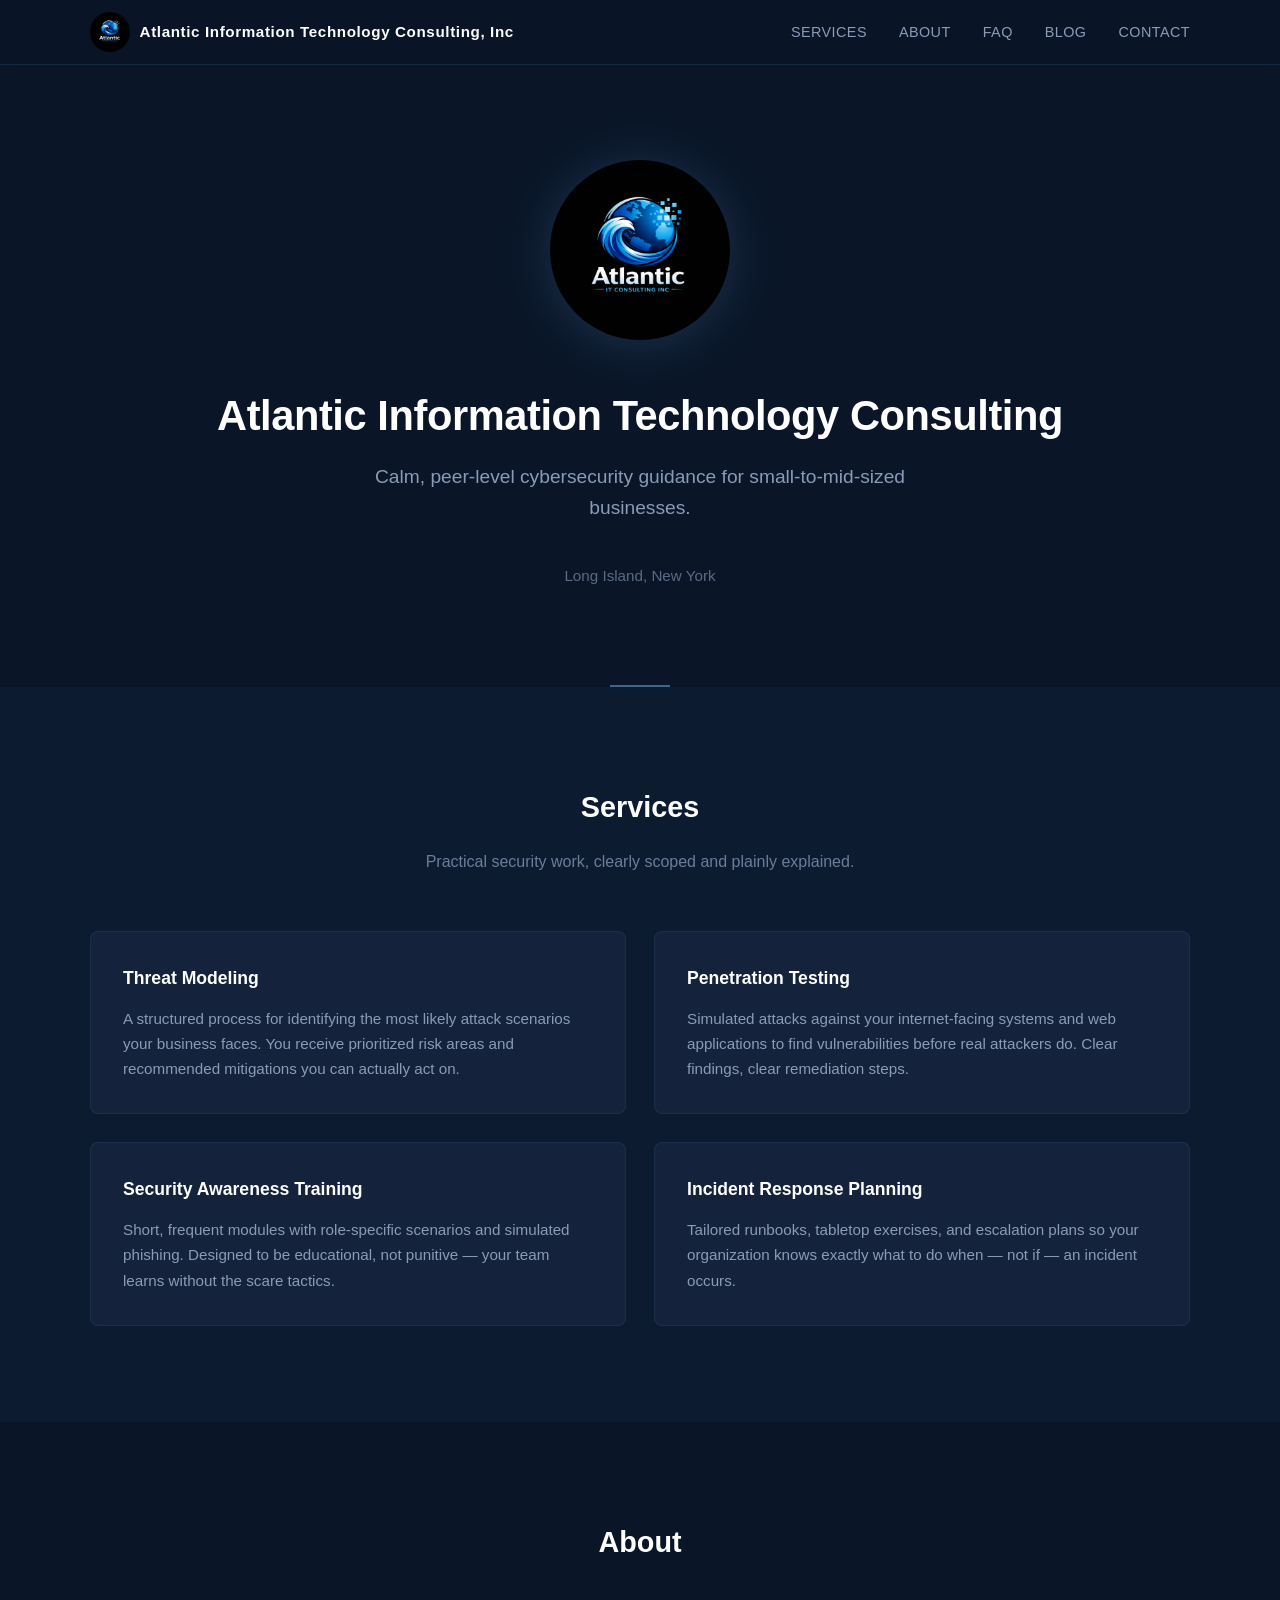
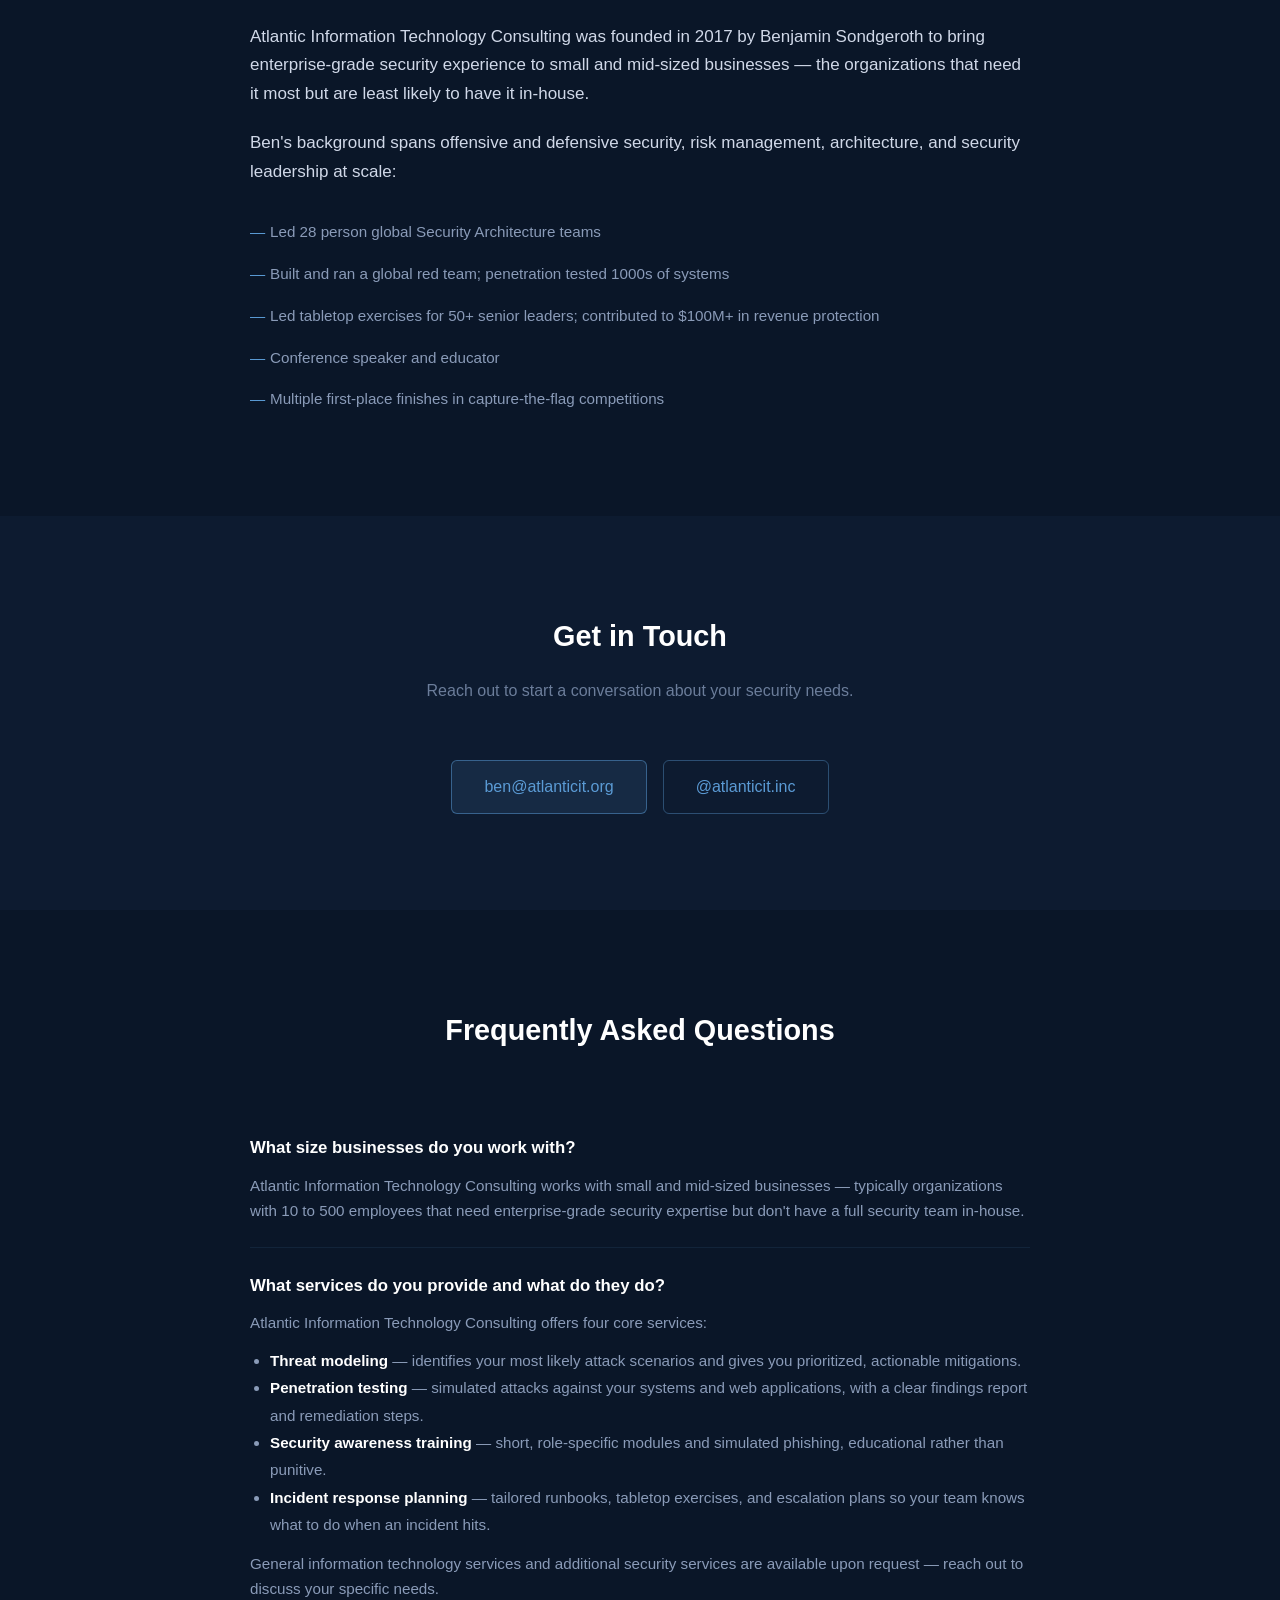
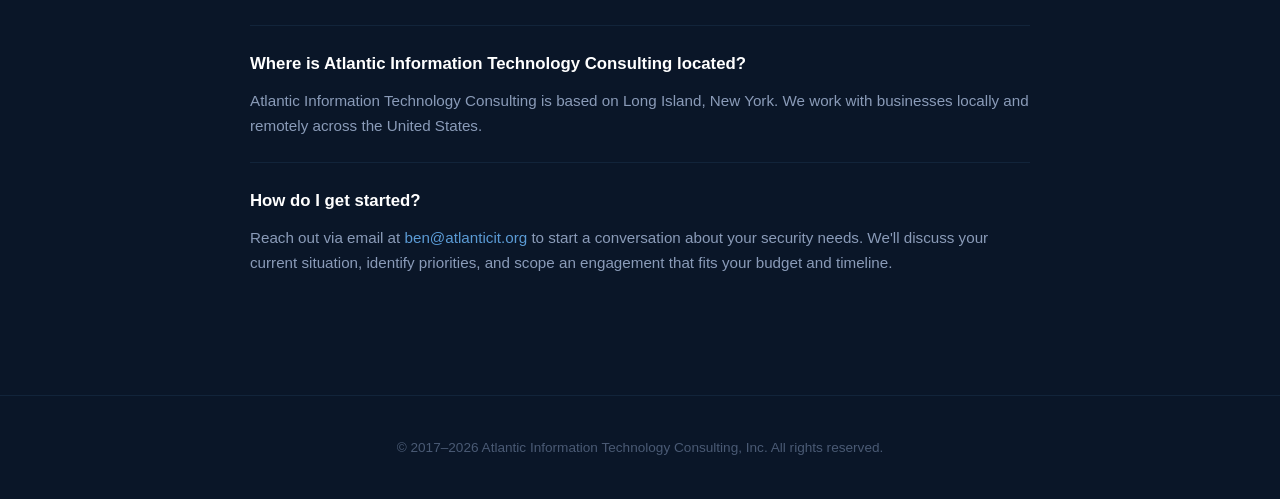
==== commit bc30a088: "Update company branding" ====
--- a/index.html
+++ b/index.html
@@ -3,7 +3,7 @@
 <head>
     <meta charset="UTF-8">
     <meta name="viewport" content="width=device-width, initial-scale=1.0">
-    <title>Cybersecurity Consulting for Small Business | Atlantic IT Consulting</title>
+    <title>Cybersecurity Consulting | Atlantic Information Technology Consulting, Inc</title>
     <meta name="description" content="Cybersecurity consulting for small businesses on Long Island, NY. Threat modeling, pen testing, security awareness training, and incident response planning.">
     <link rel="canonical" href="https://atlanticit.org/">
     <!-- Favicon -->
@@ -11,14 +11,14 @@
     <link rel="icon" type="image/png" sizes="16x16" href="favicon-16.png">
     <link rel="apple-touch-icon" sizes="180x180" href="apple-touch-icon.png">
     <!-- Open Graph -->
-    <meta property="og:title" content="Cybersecurity Consulting for Small Business | Atlantic IT Consulting">
+    <meta property="og:title" content="Cybersecurity Consulting for Small Business | Atlantic Information Technology Consulting, In">
     <meta property="og:description" content="Calm, peer-level cybersecurity guidance for small-to-mid-sized businesses. Threat modeling, penetration testing, security awareness training, and incident response planning.">
     <meta property="og:url" content="https://atlanticit.org/">
     <meta property="og:type" content="website">
     <meta property="og:image" content="https://atlanticit.org/Logo_Dark.png">
     <!-- Twitter Card -->
     <meta name="twitter:card" content="summary">
-    <meta name="twitter:title" content="Cybersecurity Consulting for Small Business | Atlantic IT Consulting">
+    <meta name="twitter:title" content="Cybersecurity Consulting for Small Business | Atlantic Information Technology Consulting, Inc">
     <meta name="twitter:description" content="Calm, peer-level cybersecurity guidance for small-to-mid-sized businesses. Threat modeling, penetration testing, security awareness training, and incident response planning.">
     <meta name="twitter:image" content="https://atlanticit.org/Logo_Dark.png">
     <link rel="stylesheet" href="/assets/styles.css">
@@ -26,7 +26,7 @@
 <body>
     <nav>
         <div class="nav-inner">
-            <div class="brand"><img src="Logo_Dark.png" alt="AITC logo"><span class="brand-text">Atlantic IT Consulting</span></div>
+            <div class="brand"><img src="Logo_Dark.png" alt="AITC logo"><span class="brand-text">Atlantic Information Technology Consulting, Inc</span></div>
             <ul>
                 <li><a href="#services">Services</a></li>
                 <li><a href="#about">About</a></li>
@@ -115,11 +115,11 @@
             <div class="faq-list">
                 <div class="faq-item">
                     <h3>What size businesses do you work with?</h3>
-                    <p>Atlantic IT Consulting primarily works with small and mid-sized businesses &mdash; typically organizations with 10 to 500 employees that need enterprise-grade security expertise but don't have a full security team in-house.</p>
+                    <p>Atlantic Information Technology Consulting  works with small and mid-sized businesses &mdash; typically organizations with 10 to 500 employees that need enterprise-grade security expertise but don't have a full security team in-house.</p>
                 </div>
                 <div class="faq-item">
                     <h3>What services do you provide and what do they do?</h3>
-                    <p>Atlantic IT Consulting offers four core services:</p>
+                    <p>Atlantic Information Technology Consulting offers four core services:</p>
                     <ul style="margin: 0.75rem 0 0.75rem 1.25rem; color: #8a9bb8; font-size: 0.95rem; line-height: 1.8;">
                         <li><strong style="color: #ffffff;">Threat modeling</strong> &mdash; identifies your most likely attack scenarios and gives you prioritized, actionable mitigations.</li>
                         <li><strong style="color: #ffffff;">Penetration testing</strong> &mdash; simulated attacks against your systems and web applications, with a clear findings report and remediation steps.</li>
@@ -129,8 +129,8 @@
                     <p>General information technology services and additional security services are available upon request &mdash; reach out to discuss your specific needs.</p>
                 </div>
                 <div class="faq-item">
-                    <h3>Where is Atlantic IT Consulting located?</h3>
-                    <p>Atlantic IT Consulting is based on Long Island, New York. We work with businesses locally and remotely across the United States.</p>
+                    <h3>Where is Atlantic Information Technology Consulting located?</h3>
+                    <p>Atlantic Information Technology Consulting is based on Long Island, New York. We work with businesses locally and remotely across the United States.</p>
                 </div>
                 <div class="faq-item">
                     <h3>How do I get started?</h3>
@@ -152,7 +152,7 @@
             "@context": "https://schema.org",
             "@type": "ProfessionalService",
             "name": "Atlantic Information Technology Consulting, Inc.",
-            "alternateName": "Atlantic IT Consulting",
+            "alternateName": "Atlantic Information Technology Consulting, Inc",
             "url": "https://atlanticit.org",
             "logo": "https://atlanticit.org/Logo_Dark.png",
             "image": "https://atlanticit.org/Logo_Dark.png",
@@ -231,7 +231,7 @@
         {
             "@context": "https://schema.org",
             "@type": "WebSite",
-            "name": "Atlantic IT Consulting",
+            "name": "Atlantic Information Technology Consulting, Inc",
             "url": "https://atlanticit.org"
         },
         {
@@ -255,7 +255,7 @@
                     "name": "What size businesses do you work with?",
                     "acceptedAnswer": {
                         "@type": "Answer",
-                        "text": "Atlantic IT Consulting primarily works with small and mid-sized businesses — typically organizations with 10 to 500 employees that need enterprise-grade security expertise but don't have a full security team in-house."
+                        "text": "Atlantic Information Technology Consulting works with small and mid-sized businesses — typically organizations with 10 to 500 employees that need enterprise-grade security expertise but don't have a full security team in-house."
                     }
                 },
                 {
@@ -263,15 +263,15 @@
                     "name": "What services do you provide and what do they do?",
                     "acceptedAnswer": {
                         "@type": "Answer",
-                        "text": "Atlantic IT Consulting offers four core services. Threat modeling is a structured process for identifying the most likely attack scenarios your business faces — you receive prioritized risks and mitigations you can actually act on. Penetration testing involves simulated attacks against your internet-facing systems and web applications to find vulnerabilities before real attackers do, with a clear findings report and remediation steps. Security awareness training delivers short, role-specific modules and simulated phishing to build a security-minded team — educational, not punitive. Incident response planning produces tailored runbooks, tabletop exercises, and escalation plans so your organization knows exactly what to do when an incident occurs. General information technology services and additional security services are available upon request — reach out to discuss your specific needs."
-                    }
-                },
-                {
-                    "@type": "Question",
-                    "name": "Where is Atlantic IT Consulting located?",
-                    "acceptedAnswer": {
-                        "@type": "Answer",
-                        "text": "Atlantic IT Consulting is based on Long Island, New York. We work with businesses locally and remotely across the United States."
+                        "text": "Atlantic Information Technology Consulting offers four core services. Threat modeling is a structured process for identifying the most likely attack scenarios your business faces — you receive prioritized risks and mitigations you can actually act on. Penetration testing involves simulated attacks against your internet-facing systems and web applications to find vulnerabilities before real attackers do, with a clear findings report and remediation steps. Security awareness training delivers short, role-specific modules and simulated phishing to build a security-minded team — educational, not punitive. Incident response planning produces tailored runbooks, tabletop exercises, and escalation plans so your organization knows exactly what to do when an incident occurs. General information technology services and additional security services are available upon request — reach out to discuss your specific needs."
+                    }
+                },
+                {
+                    "@type": "Question",
+                    "name": "Where is Atlantic Information Technology Consulting located?",
+                    "acceptedAnswer": {
+                        "@type": "Answer",
+                        "text": "Atlantic Information Technology Consulting, Inc is based on Long Island, New York. We work with businesses locally and remotely across the United States."
                     }
                 },
                 {
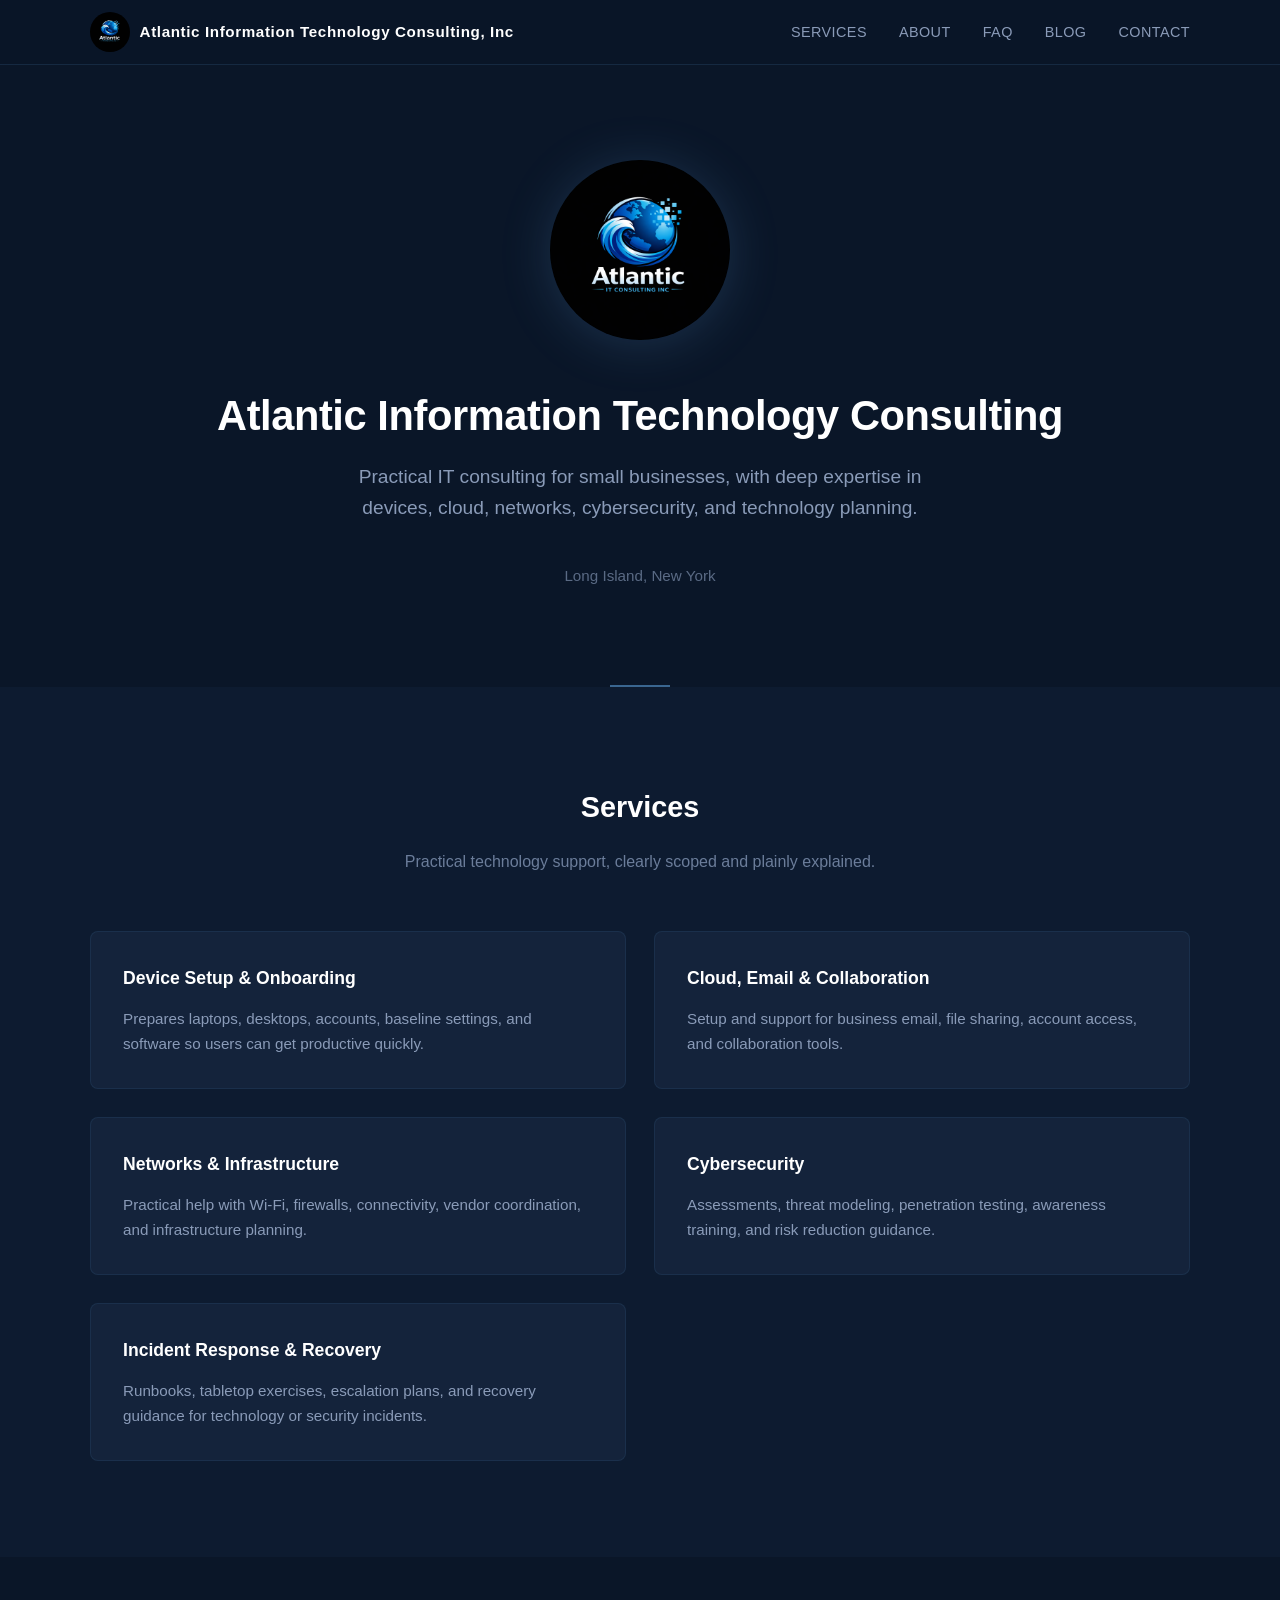
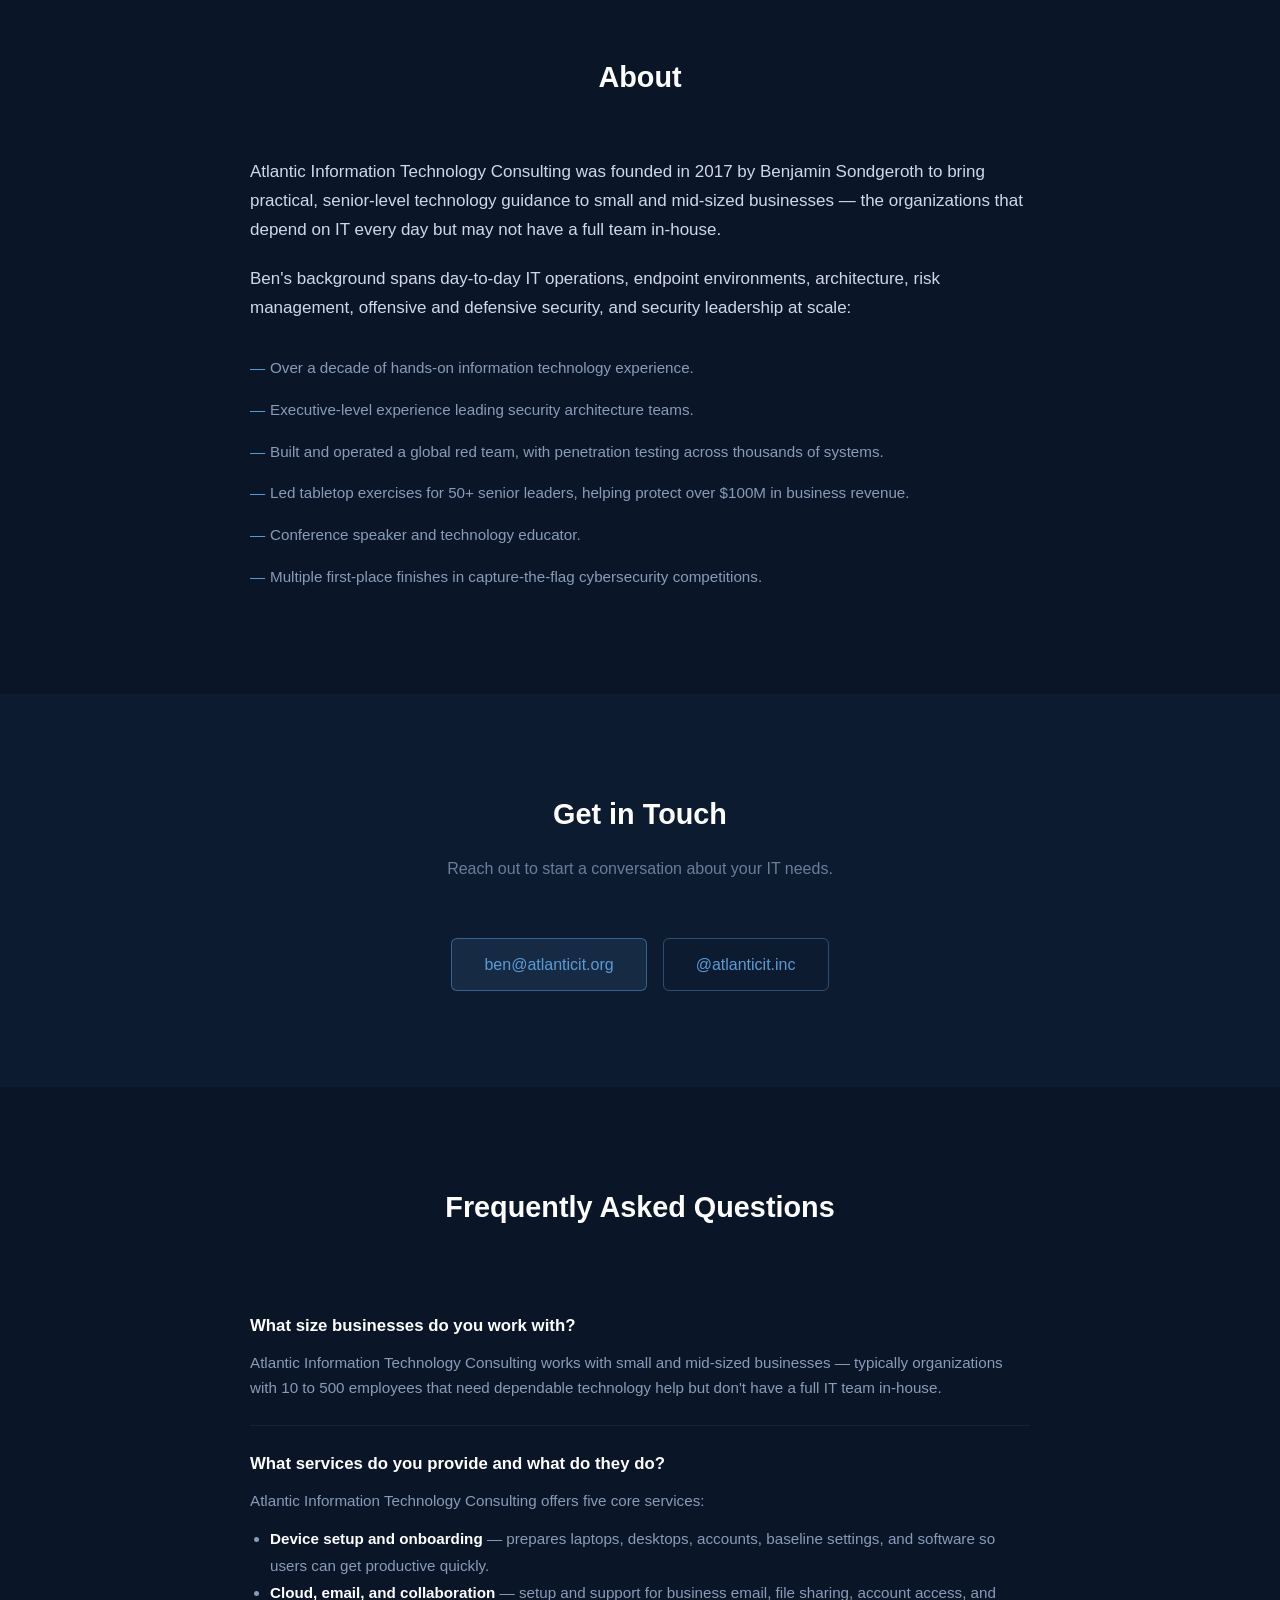
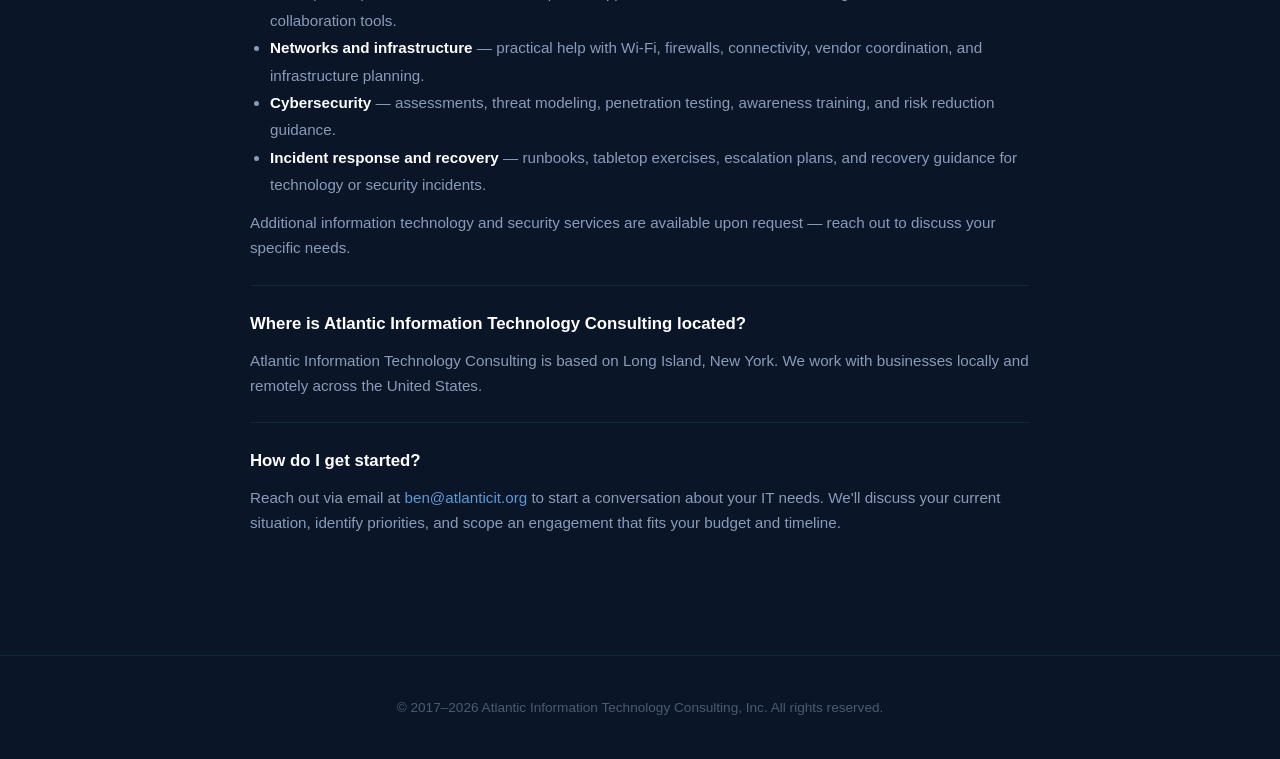
==== commit aaa99392: "Updated website content" ====
--- a/index.html
+++ b/index.html
@@ -3,23 +3,23 @@
 <head>
     <meta charset="UTF-8">
     <meta name="viewport" content="width=device-width, initial-scale=1.0">
-    <title>Cybersecurity Consulting | Atlantic Information Technology Consulting, Inc</title>
-    <meta name="description" content="Cybersecurity consulting for small businesses on Long Island, NY. Threat modeling, pen testing, security awareness training, and incident response planning.">
+    <title>IT Consulting for Small Business | Atlantic Information Technology Consulting, Inc</title>
+    <meta name="description" content="Small business IT consulting on Long Island, NY. Device onboarding, cloud and email, networks, cybersecurity, recovery planning, and day-to-day technology guidance.">
     <link rel="canonical" href="https://atlanticit.org/">
     <!-- Favicon -->
     <link rel="icon" type="image/png" sizes="32x32" href="favicon-32.png">
     <link rel="icon" type="image/png" sizes="16x16" href="favicon-16.png">
     <link rel="apple-touch-icon" sizes="180x180" href="apple-touch-icon.png">
     <!-- Open Graph -->
-    <meta property="og:title" content="Cybersecurity Consulting for Small Business | Atlantic Information Technology Consulting, In">
-    <meta property="og:description" content="Calm, peer-level cybersecurity guidance for small-to-mid-sized businesses. Threat modeling, penetration testing, security awareness training, and incident response planning.">
+    <meta property="og:title" content="IT Consulting for Small Business | Atlantic Information Technology Consulting, Inc">
+    <meta property="og:description" content="Practical IT consulting for small businesses, with deep expertise in devices, cloud, networks, cybersecurity, and technology planning.">
     <meta property="og:url" content="https://atlanticit.org/">
     <meta property="og:type" content="website">
     <meta property="og:image" content="https://atlanticit.org/Logo_Dark.png">
     <!-- Twitter Card -->
     <meta name="twitter:card" content="summary">
-    <meta name="twitter:title" content="Cybersecurity Consulting for Small Business | Atlantic Information Technology Consulting, Inc">
-    <meta name="twitter:description" content="Calm, peer-level cybersecurity guidance for small-to-mid-sized businesses. Threat modeling, penetration testing, security awareness training, and incident response planning.">
+    <meta name="twitter:title" content="IT Consulting for Small Business | Atlantic Information Technology Consulting, Inc">
+    <meta name="twitter:description" content="Practical IT consulting for small businesses, with deep expertise in devices, cloud, networks, cybersecurity, and technology planning.">
     <meta name="twitter:image" content="https://atlanticit.org/Logo_Dark.png">
     <link rel="stylesheet" href="/assets/styles.css">
 </head>
@@ -41,7 +41,7 @@
         <div class="container">
             <img src="Logo_Dark.png" alt="Atlantic Information Technology Consulting logo" class="logo">
             <h1>Atlantic Information Technology Consulting</h1>
-            <p class="tagline">Calm, peer-level cybersecurity guidance for small-to-mid-sized businesses.</p>
+            <p class="tagline">Practical IT consulting for small businesses, with deep expertise in devices, cloud, networks, cybersecurity, and technology planning.</p>
             <p class="location">Long Island, New York</p>
         </div>
     </section>
@@ -52,24 +52,28 @@
         <div class="container">
             <div class="section-heading">
                 <h2>Services</h2>
-                <p>Practical security work, clearly scoped and plainly explained.</p>
+                <p>Practical technology support, clearly scoped and plainly explained.</p>
             </div>
             <div class="services-grid">
                 <div class="service-card">
-                    <h3>Threat Modeling</h3>
-                    <p>A structured process for identifying the most likely attack scenarios your business faces. You receive prioritized risk areas and recommended mitigations you can actually act on.</p>
-                </div>
-                <div class="service-card">
-                    <h3>Penetration Testing</h3>
-                    <p>Simulated attacks against your internet-facing systems and web applications to find vulnerabilities before real attackers do. Clear findings, clear remediation steps.</p>
-                </div>
-                <div class="service-card">
-                    <h3>Security Awareness Training</h3>
-                    <p>Short, frequent modules with role-specific scenarios and simulated phishing. Designed to be educational, not punitive &mdash; your team learns without the scare tactics.</p>
-                </div>
-                <div class="service-card">
-                    <h3>Incident Response Planning</h3>
-                    <p>Tailored runbooks, tabletop exercises, and escalation plans so your organization knows exactly what to do when &mdash; not if &mdash; an incident occurs.</p>
+                    <h3>Device Setup &amp; Onboarding</h3>
+                    <p>Prepares laptops, desktops, accounts, baseline settings, and software so users can get productive quickly.</p>
+                </div>
+                <div class="service-card">
+                    <h3>Cloud, Email &amp; Collaboration</h3>
+                    <p>Setup and support for business email, file sharing, account access, and collaboration tools.</p>
+                </div>
+                <div class="service-card">
+                    <h3>Networks &amp; Infrastructure</h3>
+                    <p>Practical help with Wi-Fi, firewalls, connectivity, vendor coordination, and infrastructure planning.</p>
+                </div>
+                <div class="service-card">
+                    <h3>Cybersecurity</h3>
+                    <p>Assessments, threat modeling, penetration testing, awareness training, and risk reduction guidance.</p>
+                </div>
+                <div class="service-card">
+                    <h3>Incident Response &amp; Recovery</h3>
+                    <p>Runbooks, tabletop exercises, escalation plans, and recovery guidance for technology or security incidents.</p>
                 </div>
             </div>
         </div>
@@ -81,14 +85,15 @@
                 <h2>About</h2>
             </div>
             <div class="about-content">
-                <p>Atlantic Information Technology Consulting was founded in 2017 by Benjamin Sondgeroth to bring enterprise-grade security experience to small and mid-sized businesses &mdash; the organizations that need it most but are least likely to have it in-house.</p>
-                <p>Ben's background spans offensive and defensive security, risk management, architecture, and security leadership at scale:</p>
+                <p>Atlantic Information Technology Consulting was founded in 2017 by Benjamin Sondgeroth to bring practical, senior-level technology guidance to small and mid-sized businesses &mdash; the organizations that depend on IT every day but may not have a full team in-house.</p>
+                <p>Ben's background spans day-to-day IT operations, endpoint environments, architecture, risk management, offensive and defensive security, and security leadership at scale:</p>
                 <ul class="credentials">
-                    <li>Led 28 person global Security Architecture teams</li>
-                    <li>Built and ran a global red team; penetration tested 1000s of systems</li>
-                    <li>Led tabletop exercises for 50+ senior leaders; contributed to $100M+ in revenue protection</li>
-                    <li>Conference speaker and educator</li>
-                    <li>Multiple first-place finishes in capture-the-flag competitions</li>
+                    <li>Over a decade of hands-on information technology experience.</li>
+                    <li>Executive-level experience leading security architecture teams.</li>
+                    <li>Built and operated a global red team, with penetration testing across thousands of systems.</li>
+                    <li>Led tabletop exercises for 50+ senior leaders, helping protect over $100M in business revenue.</li>
+                    <li>Conference speaker and technology educator.</li>
+                    <li>Multiple first-place finishes in capture-the-flag cybersecurity competitions.</li>
                 </ul>
             </div>
         </div>
@@ -98,7 +103,7 @@
         <div class="container">
             <div class="section-heading">
                 <h2>Get in Touch</h2>
-                <p>Reach out to start a conversation about your security needs.</p>
+                <p>Reach out to start a conversation about your IT needs.</p>
             </div>
             <div class="contact-buttons">
                 <a href="mailto:ben@atlanticit.org" class="email-link">ben@atlanticit.org</a>
@@ -115,18 +120,19 @@
             <div class="faq-list">
                 <div class="faq-item">
                     <h3>What size businesses do you work with?</h3>
-                    <p>Atlantic Information Technology Consulting  works with small and mid-sized businesses &mdash; typically organizations with 10 to 500 employees that need enterprise-grade security expertise but don't have a full security team in-house.</p>
+                    <p>Atlantic Information Technology Consulting works with small and mid-sized businesses &mdash; typically organizations with 10 to 500 employees that need dependable technology help but don't have a full IT team in-house.</p>
                 </div>
                 <div class="faq-item">
                     <h3>What services do you provide and what do they do?</h3>
-                    <p>Atlantic Information Technology Consulting offers four core services:</p>
+                    <p>Atlantic Information Technology Consulting offers five core services:</p>
                     <ul style="margin: 0.75rem 0 0.75rem 1.25rem; color: #8a9bb8; font-size: 0.95rem; line-height: 1.8;">
-                        <li><strong style="color: #ffffff;">Threat modeling</strong> &mdash; identifies your most likely attack scenarios and gives you prioritized, actionable mitigations.</li>
-                        <li><strong style="color: #ffffff;">Penetration testing</strong> &mdash; simulated attacks against your systems and web applications, with a clear findings report and remediation steps.</li>
-                        <li><strong style="color: #ffffff;">Security awareness training</strong> &mdash; short, role-specific modules and simulated phishing, educational rather than punitive.</li>
-                        <li><strong style="color: #ffffff;">Incident response planning</strong> &mdash; tailored runbooks, tabletop exercises, and escalation plans so your team knows what to do when an incident hits.</li>
+                        <li><strong style="color: #ffffff;">Device setup and onboarding</strong> &mdash; prepares laptops, desktops, accounts, baseline settings, and software so users can get productive quickly.</li>
+                        <li><strong style="color: #ffffff;">Cloud, email, and collaboration</strong> &mdash; setup and support for business email, file sharing, account access, and collaboration tools.</li>
+                        <li><strong style="color: #ffffff;">Networks and infrastructure</strong> &mdash; practical help with Wi-Fi, firewalls, connectivity, vendor coordination, and infrastructure planning.</li>
+                        <li><strong style="color: #ffffff;">Cybersecurity</strong> &mdash; assessments, threat modeling, penetration testing, awareness training, and risk reduction guidance.</li>
+                        <li><strong style="color: #ffffff;">Incident response and recovery</strong> &mdash; runbooks, tabletop exercises, escalation plans, and recovery guidance for technology or security incidents.</li>
                     </ul>
-                    <p>General information technology services and additional security services are available upon request &mdash; reach out to discuss your specific needs.</p>
+                    <p>Additional information technology and security services are available upon request &mdash; reach out to discuss your specific needs.</p>
                 </div>
                 <div class="faq-item">
                     <h3>Where is Atlantic Information Technology Consulting located?</h3>
@@ -134,7 +140,7 @@
                 </div>
                 <div class="faq-item">
                     <h3>How do I get started?</h3>
-                    <p>Reach out via email at <a href="mailto:ben@atlanticit.org">ben@atlanticit.org</a> to start a conversation about your security needs. We'll discuss your current situation, identify priorities, and scope an engagement that fits your budget and timeline.</p>
+                    <p>Reach out via email at <a href="mailto:ben@atlanticit.org">ben@atlanticit.org</a> to start a conversation about your IT needs. We'll discuss your current situation, identify priorities, and scope an engagement that fits your budget and timeline.</p>
                 </div>
             </div>
         </div>
@@ -156,13 +162,13 @@
             "url": "https://atlanticit.org",
             "logo": "https://atlanticit.org/Logo_Dark.png",
             "image": "https://atlanticit.org/Logo_Dark.png",
-            "description": "Cybersecurity consulting for small and mid-sized businesses. Threat modeling, penetration testing, security awareness training, and incident response planning.",
+            "description": "Small business IT consulting for device onboarding, help desk support, cloud and email, networks, cybersecurity, incident response, and practical technology guidance.",
             "foundingDate": "2017",
             "founder": {
                 "@type": "Person",
                 "name": "Benjamin Sondgeroth",
                 "jobTitle": "Founder",
-                "knowsAbout": ["Cybersecurity", "Penetration Testing", "Threat Modeling", "Security Architecture", "Incident Response", "Red Teaming"]
+                "knowsAbout": ["Information Technology", "Device Setup", "Endpoint Support", "Cloud Services", "Network Infrastructure", "IT Support", "Technology Strategy", "Cybersecurity", "Penetration Testing", "Threat Modeling", "Security Architecture", "Incident Response", "Red Teaming"]
             },
             "address": {
                 "@type": "PostalAddress",
@@ -191,38 +197,46 @@
             ],
             "hasOfferCatalog": {
                 "@type": "OfferCatalog",
-                "name": "Cybersecurity Services",
+                "name": "IT Consulting Services",
                 "itemListElement": [
                     {
                         "@type": "Offer",
                         "itemOffered": {
                             "@type": "Service",
-                            "name": "Threat Modeling",
-                            "description": "A structured process for identifying the most likely attack scenarios your business faces. You receive prioritized risk areas and recommended mitigations you can actually act on."
+                            "name": "Device Setup & Onboarding",
+                            "description": "Prepares laptops, desktops, accounts, baseline settings, and software so users can get productive quickly."
                         }
                     },
                     {
                         "@type": "Offer",
                         "itemOffered": {
                             "@type": "Service",
-                            "name": "Penetration Testing",
-                            "description": "Simulated attacks against your internet-facing systems and web applications to find vulnerabilities before real attackers do. Clear findings, clear remediation steps."
+                            "name": "Cloud, Email & Collaboration",
+                            "description": "Setup and support for business email, file sharing, account access, and collaboration tools."
                         }
                     },
                     {
                         "@type": "Offer",
                         "itemOffered": {
                             "@type": "Service",
-                            "name": "Security Awareness Training",
-                            "description": "Short, frequent modules with role-specific scenarios and simulated phishing. Designed to be educational, not punitive — your team learns without the scare tactics."
+                            "name": "Networks & Infrastructure",
+                            "description": "Practical help with Wi-Fi, firewalls, connectivity, vendor coordination, and infrastructure planning."
                         }
                     },
                     {
                         "@type": "Offer",
                         "itemOffered": {
                             "@type": "Service",
-                            "name": "Incident Response Planning",
-                            "description": "Tailored runbooks, tabletop exercises, and escalation plans so your organization knows exactly what to do when — not if — an incident occurs."
+                            "name": "Cybersecurity",
+                            "description": "Assessments, threat modeling, penetration testing, awareness training, and risk reduction guidance."
+                        }
+                    },
+                    {
+                        "@type": "Offer",
+                        "itemOffered": {
+                            "@type": "Service",
+                            "name": "Incident Response & Recovery",
+                            "description": "Runbooks, tabletop exercises, escalation plans, and recovery guidance for technology or security incidents."
                         }
                     }
                 ]
@@ -244,7 +258,7 @@
                 "name": "Atlantic Information Technology Consulting, Inc.",
                 "url": "https://atlanticit.org"
             },
-            "knowsAbout": ["Cybersecurity", "Penetration Testing", "Threat Modeling", "Security Architecture", "Incident Response", "Red Teaming", "Security Awareness Training"]
+            "knowsAbout": ["Information Technology", "Device Setup", "Endpoint Support", "Cloud Services", "Network Infrastructure", "Help Desk Support", "Technology Strategy", "Cybersecurity", "Penetration Testing", "Threat Modeling", "Security Architecture", "Incident Response", "Red Teaming", "Security Awareness Training"]
         },
         {
             "@context": "https://schema.org",
@@ -255,7 +269,7 @@
                     "name": "What size businesses do you work with?",
                     "acceptedAnswer": {
                         "@type": "Answer",
-                        "text": "Atlantic Information Technology Consulting works with small and mid-sized businesses — typically organizations with 10 to 500 employees that need enterprise-grade security expertise but don't have a full security team in-house."
+                        "text": "Atlantic Information Technology Consulting works with small and mid-sized businesses — typically organizations with 10 to 500 employees that need dependable technology help but don't have a full IT team in-house."
                     }
                 },
                 {
@@ -263,7 +277,7 @@
                     "name": "What services do you provide and what do they do?",
                     "acceptedAnswer": {
                         "@type": "Answer",
-                        "text": "Atlantic Information Technology Consulting offers four core services. Threat modeling is a structured process for identifying the most likely attack scenarios your business faces — you receive prioritized risks and mitigations you can actually act on. Penetration testing involves simulated attacks against your internet-facing systems and web applications to find vulnerabilities before real attackers do, with a clear findings report and remediation steps. Security awareness training delivers short, role-specific modules and simulated phishing to build a security-minded team — educational, not punitive. Incident response planning produces tailored runbooks, tabletop exercises, and escalation plans so your organization knows exactly what to do when an incident occurs. General information technology services and additional security services are available upon request — reach out to discuss your specific needs."
+                        "text": "Atlantic Information Technology Consulting offers five core services. Device setup and onboarding prepares laptops, desktops, accounts, baseline settings, and software so users can get productive quickly. Cloud, email, and collaboration services support business email, file sharing, account access, and collaboration tools. Networks and infrastructure covers Wi-Fi, firewalls, connectivity, vendor coordination, and infrastructure planning. Cybersecurity includes assessments, threat modeling, penetration testing, awareness training, and risk reduction guidance. Incident response and recovery provides runbooks, tabletop exercises, escalation plans, and recovery guidance for technology or security incidents."
                     }
                 },
                 {
@@ -279,7 +293,7 @@
                     "name": "How do I get started?",
                     "acceptedAnswer": {
                         "@type": "Answer",
-                        "text": "Reach out via email at ben@atlanticit.org to start a conversation about your security needs. We'll discuss your current situation, identify priorities, and scope an engagement that fits your budget and timeline."
+                        "text": "Reach out via email at ben@atlanticit.org to start a conversation about your IT needs. We'll discuss your current situation, identify priorities, and scope an engagement that fits your budget and timeline."
                     }
                 }
             ]
